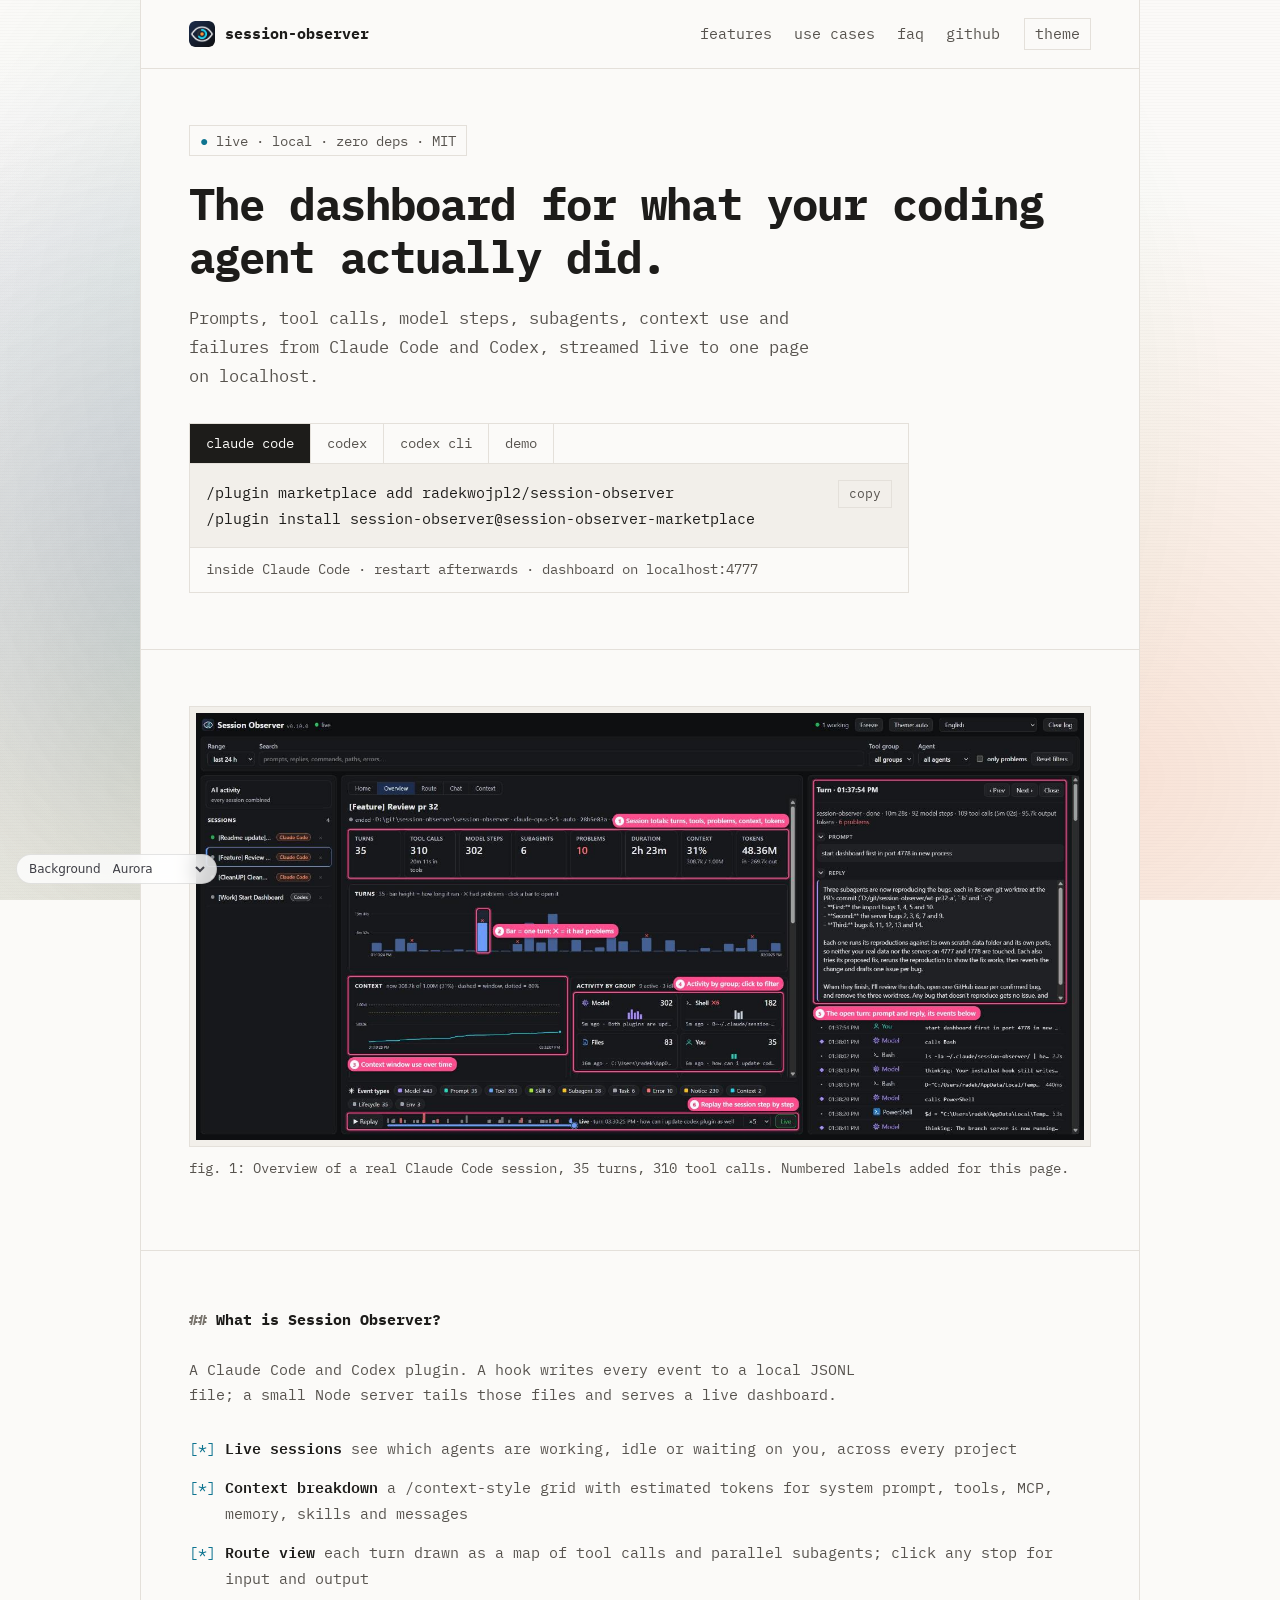
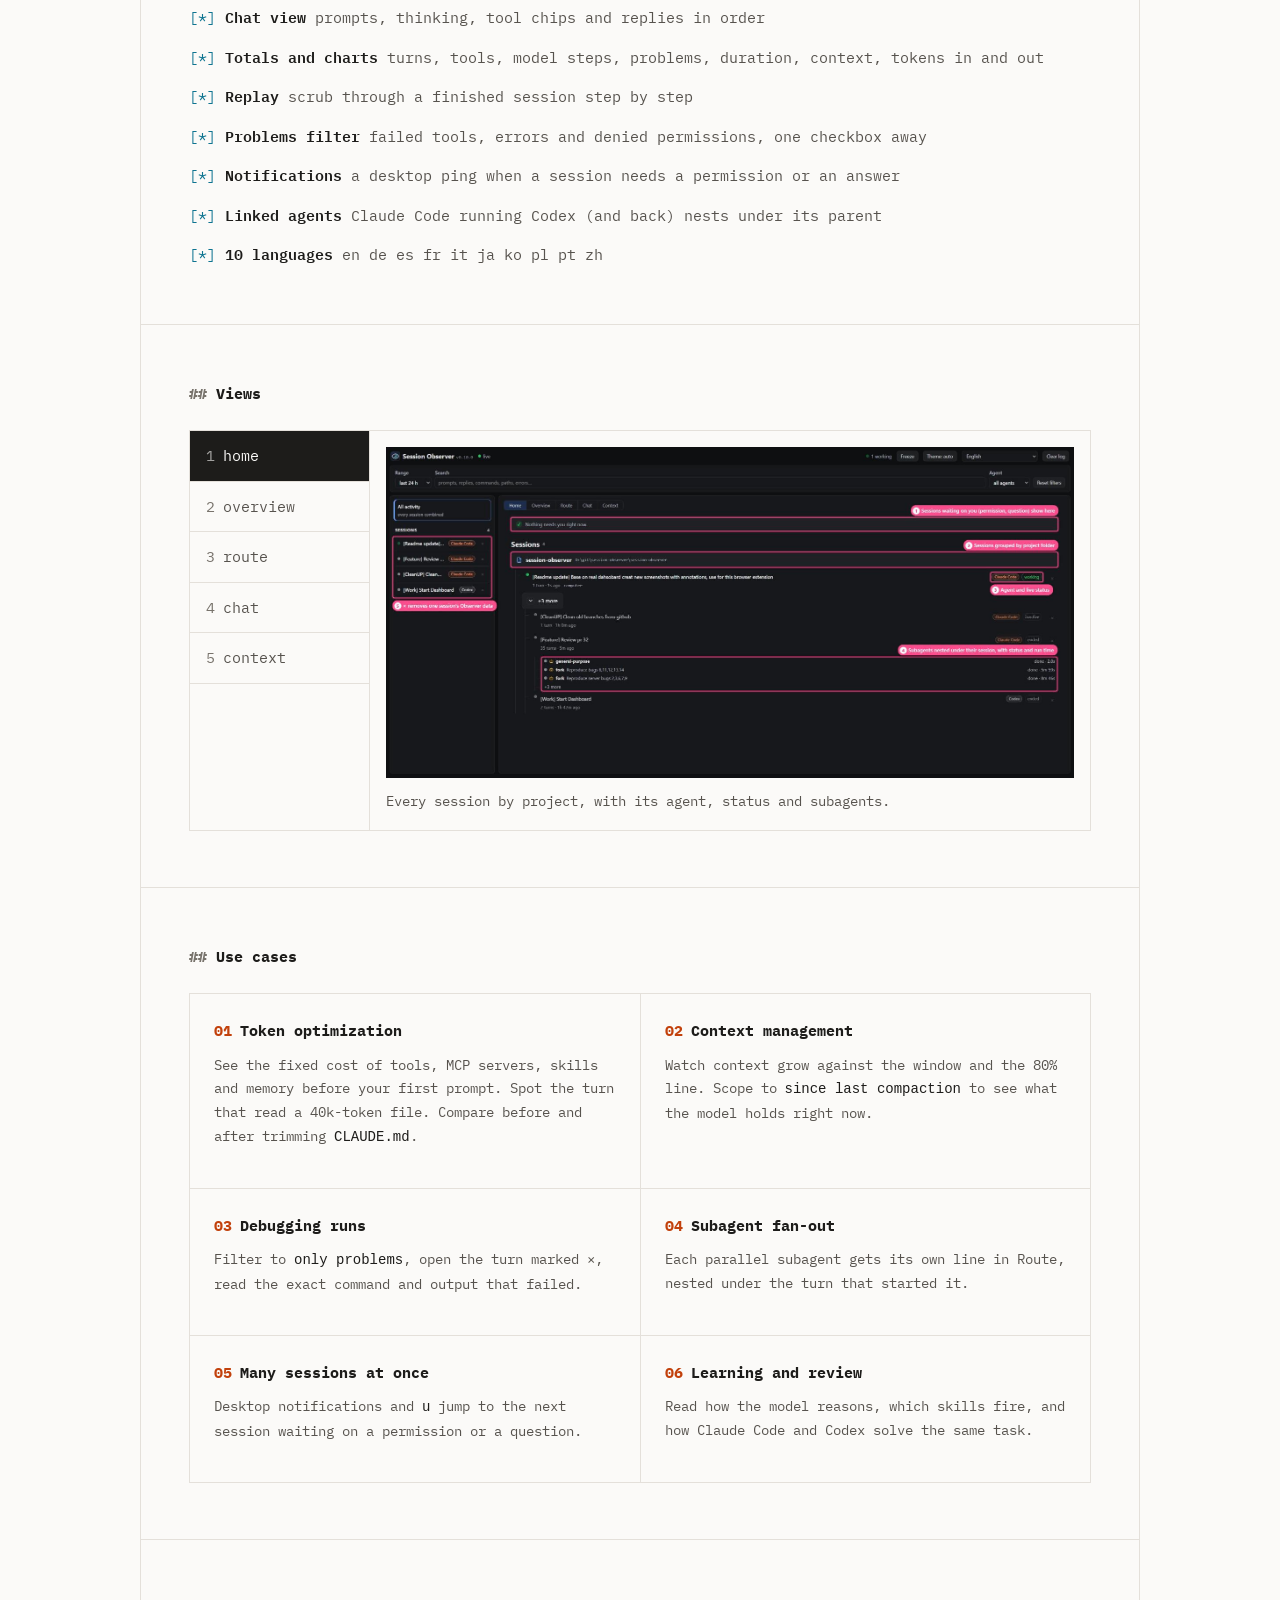
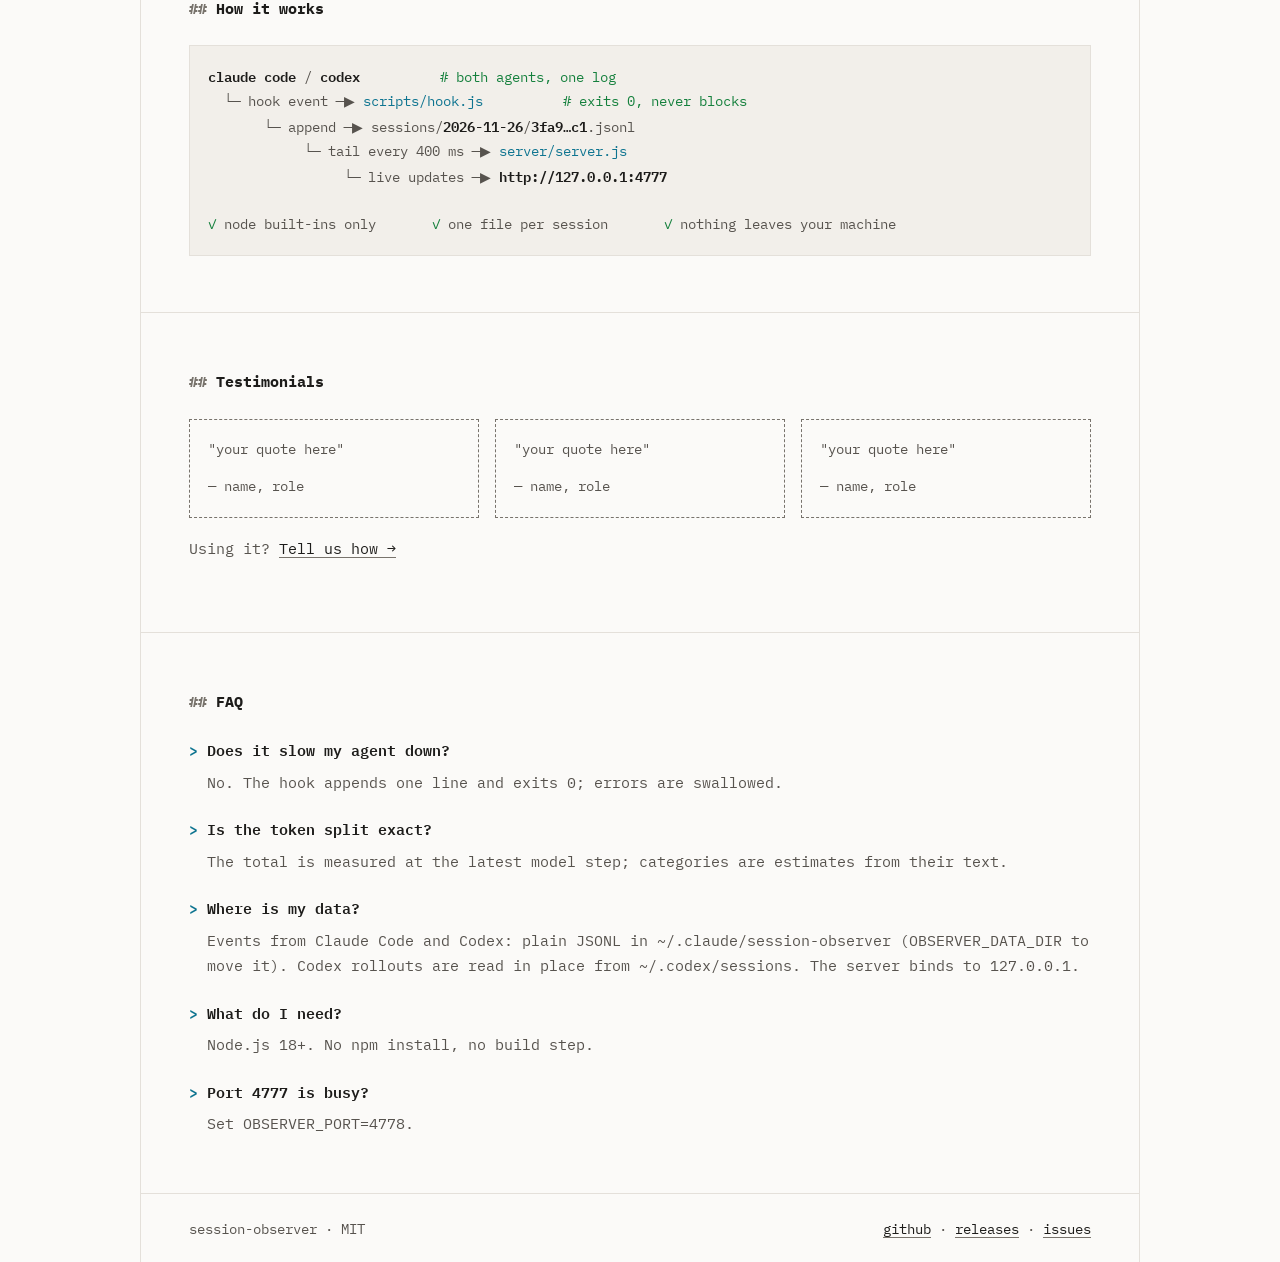
==== public_html/index.html @ e492a9d5 "feat: add public landing page Static site in public_html/: a terminal-style page with features, scre" ====
<!doctype html>
<html lang="en">
<head>
<meta charset="utf-8">
<meta name="viewport" content="width=device-width, initial-scale=1">
<title>Session Observer</title>
<meta name="description" content="One local dashboard for Claude Code and Codex sessions.">
<link rel="icon" type="image/svg+xml" href="assets/icon-eye.svg">
<link rel="apple-touch-icon" href="assets/icon-eye-180.png">
<link rel="preconnect" href="https://fonts.googleapis.com">
<link rel="preconnect" href="https://fonts.gstatic.com" crossorigin>
<link href="https://fonts.googleapis.com/css2?family=IBM+Plex+Mono:wght@400;500;600;700&display=swap" rel="stylesheet">
<style>
  :root {
    --bg: #fbfaf8; --fg: #1d1c1a; --muted: #57534e; --faint: #78736c; --line: #e4e0da; --ok: #15803d; --err: #b91c1c;
    --box: #f2efea; --accent: #0e7490; --accent-2: #c2410c; --sel: #1d1c1a; --sel-fg: #fbfaf8;
  }
  @media (prefers-color-scheme: dark) {
    :root:not([data-theme="light"]) {
      --bg: #0f0f0e; --fg: #ece9e4; --muted: #b3aea6; --faint: #8f8a83; --line: #2e2d2a; --ok: #4ade80; --err: #f87171;
      --box: #181816; --accent: #22d3ee; --accent-2: #fb923c; --sel: #e9e6e1; --sel-fg: #0f0f0e;
    }
  }
  :root[data-theme="dark"] {
    --bg: #0f0f0e; --fg: #ece9e4; --muted: #b3aea6; --faint: #8f8a83; --line: #2e2d2a; --ok: #4ade80; --err: #f87171;
    --box: #181816; --accent: #22d3ee; --accent-2: #fb923c; --sel: #e9e6e1; --sel-fg: #0f0f0e;
  }
  * { box-sizing: border-box; }
  body { margin: 0; background: var(--bg); color: var(--fg); font: 15px/1.7 "IBM Plex Mono", ui-monospace, Consolas, monospace; }
  ::selection { background: var(--sel); color: var(--sel-fg); }
  a { color: var(--fg); text-decoration: underline; text-decoration-color: var(--faint); text-underline-offset: 3px; }
  a:hover { text-decoration-color: var(--fg); }
  img { max-width: 100%; display: block; }
  .page { max-width: 1000px; margin: 0 auto; background: var(--bg); border-left: 1px solid var(--line); border-right: 1px solid var(--line); min-height: 100vh; }
  .sec { padding: 56px 48px; border-bottom: 1px solid var(--line); }
  header.top { display: flex; align-items: center; gap: 24px; padding: 18px 48px; border-bottom: 1px solid var(--line); }
  .logo { display: flex; align-items: center; gap: 10px; font-weight: 700; text-decoration: none; }
  .logo img { width: 26px; height: 26px; border-radius: 6px; }
  header nav { margin-left: auto; display: flex; gap: 22px; }
  header nav a { text-decoration: none; color: var(--muted); }
  header nav a:hover { color: var(--fg); }
  .theme { background: none; border: 1px solid var(--line); color: var(--muted); font: inherit; padding: 2px 10px; cursor: pointer; }
  h1 { font-size: clamp(28px, 4.6vw, 44px); line-height: 1.2; margin: 0; font-weight: 700; letter-spacing: -.02em; }
  h2 { font-size: 15px; font-weight: 700; margin: 0 0 24px; }
  h2::before { content: "## "; color: var(--faint); }
  p { margin: 0 0 14px; }
  .muted { color: var(--muted); }
  .badge { display: inline-block; border: 1px solid var(--line); padding: 2px 10px; color: var(--muted); font-size: 14px; margin-bottom: 22px; }
  .badge b { color: var(--accent); font-weight: 600; }
  .hero p.lead { font-size: 17px; color: var(--muted); max-width: 640px; margin: 20px 0 32px; }

  /* install tabs */
  .install { border: 1px solid var(--line); max-width: 720px; }
  .install .tabs { display: flex; flex-wrap: wrap; border-bottom: 1px solid var(--line); }
  .install .tabs button { font: inherit; font-size: 14px; background: none; border: 0; border-right: 1px solid var(--line); color: var(--muted); padding: 8px 16px; cursor: pointer; }
  .install .tabs button[aria-selected="true"] { background: var(--sel); color: var(--sel-fg); }
  .install .cmd { display: flex; align-items: flex-start; gap: 12px; padding: 16px; background: var(--box); }
  .install .cmd pre { margin: 0; flex: 1; white-space: pre-wrap; word-break: break-all; font: inherit; }
  .install .cmd pre::before { content: "$ "; color: var(--faint); }
  .install .cmd pre.multi::before { content: none; }
  .copy { font: inherit; font-size: 13px; background: none; border: 1px solid var(--line); color: var(--muted); padding: 2px 10px; cursor: pointer; }
  .copy:hover { color: var(--fg); border-color: var(--fg); }
  .install .note { padding: 10px 16px; border-top: 1px solid var(--line); color: var(--muted); font-size: 14px; }

  .frame { border: 1px solid var(--line); padding: 6px; background: var(--box); }
  .frame + .cap { color: var(--muted); font-size: 14px; margin-top: 10px; }

  ul.feat { list-style: none; padding: 0; margin: 0; display: grid; gap: 14px; }
  ul.feat li { display: grid; grid-template-columns: 36px 1fr; }
  ul.feat li::before { content: "[*]"; color: var(--accent); }
  ul.feat b { font-weight: 600; }
  ul.feat span { color: var(--muted); }

  .views { display: grid; grid-template-columns: 180px 1fr; gap: 0; border: 1px solid var(--line); }
  .views [role="tablist"] { border-right: 1px solid var(--line); display: flex; flex-direction: column; }
  .views [role="tab"] { font: inherit; text-align: left; background: none; border: 0; border-bottom: 1px solid var(--line); color: var(--muted); padding: 12px 16px; cursor: pointer; }
  .views [role="tab"][aria-selected="true"] { background: var(--sel); color: var(--sel-fg); }
  .views [role="tab"] kbd { font: inherit; color: var(--faint); margin-right: 8px; }
  .views [role="tab"][aria-selected="true"] kbd { color: inherit; opacity: .6; }
  .views .pane { display: none; padding: 16px; }
  .views .pane.on { display: block; }
  .views .pane p { color: var(--muted); font-size: 14px; margin: 12px 0 0; }

  .uc { display: grid; grid-template-columns: repeat(2, 1fr); gap: 0; border-top: 1px solid var(--line); border-left: 1px solid var(--line); }
  .uc > div { padding: 24px; border-right: 1px solid var(--line); border-bottom: 1px solid var(--line); }
  .uc h3 { font-size: 15px; margin: 0 0 10px; }
  .uc h3 em { font-style: normal; color: var(--accent-2); margin-right: 8px; }
  .uc p { color: var(--muted); font-size: 14px; }
  .uc code { color: var(--fg); }

  pre.log { margin: 0; padding: 18px; background: var(--box); border: 1px solid var(--line); overflow-x: auto; font: 14px/1.7 "IBM Plex Mono", monospace; color: var(--muted); }
  pre.log b { color: var(--fg); font-weight: 600; }
  pre.log .ok { color: var(--ok); } pre.log .err { color: var(--err); } pre.log .ac { color: var(--accent); }

  .quotes { display: grid; grid-template-columns: repeat(3, 1fr); gap: 16px; }
  .quotes figure { margin: 0; border: 1px dashed var(--faint); padding: 18px; color: var(--muted); font-size: 14px; }
  .quotes figcaption { margin-top: 14px; }

  dl.faq { margin: 0; }
  dl.faq dt { font-weight: 600; margin-top: 22px; }
  dl.faq dt::before { content: "> "; color: var(--accent); }
  dl.faq dd { margin: 6px 0 0 18px; color: var(--muted); }

  footer { display: flex; flex-wrap: wrap; justify-content: space-between; gap: 12px; padding: 24px 48px; color: var(--muted); font-size: 14px; }

  @media (max-width: 760px) {
    .sec, header.top, footer { padding-left: 16px; padding-right: 16px; }
    header nav { display: none; }
    .theme { margin-left: auto; }
    .views { grid-template-columns: 1fr; }
    .views [role="tablist"] { flex-direction: row; overflow-x: auto; border-right: 0; border-bottom: 1px solid var(--line); }
    .views [role="tab"] { border-bottom: 0; border-right: 1px solid var(--line); white-space: nowrap; }
    .uc, .quotes { grid-template-columns: 1fr; }
  }
</style>
<script src="assets/backgrounds.js" data-bg="aurora" defer></script>
</head>
<body>
<div class="page">
  <header class="top">
    <a class="logo" href="#"><img src="assets/icon-eye-64.png" alt="">session-observer</a>
    <nav><a href="#features">features</a><a href="#use-cases">use cases</a><a href="#faq">faq</a><a href="https://github.com/radekwojpl2/session-observer">github</a></nav>
    <button class="theme" type="button" id="theme">theme</button>
  </header>

  <section class="sec hero">
    <div class="badge"><b>●</b> live · local · zero deps · MIT</div>
    <h1>The dashboard for what your coding agent actually did.</h1>
    <p class="lead">Prompts, tool calls, model steps, subagents, context use and failures from Claude Code and Codex, streamed live to one page on localhost.</p>

    <div class="install" data-group="hero">
      <div class="tabs" role="tablist">
        <button role="tab" aria-selected="true" data-cmd="0">claude code</button>
        <button role="tab" aria-selected="false" data-cmd="1">codex</button>
        <button role="tab" aria-selected="false" data-cmd="2">codex cli</button>
        <button role="tab" aria-selected="false" data-cmd="3">demo</button>
      </div>
      <div class="cmd"><pre class="multi" id="cmd"></pre><button class="copy" type="button" data-copy="#cmd">copy</button></div>
      <div class="note" id="cmd-note"></div>
    </div>
  </section>

  <section class="sec">
    <div class="frame"><img src="assets/screenshots/overview.jpg" alt="Overview with session totals, a chart with one bar per turn, context over time and the open turn"></div>
    <p class="cap">fig. 1: Overview of a real Claude Code session, 35 turns, 310 tool calls. Numbered labels added for this page.</p>
  </section>

  <section class="sec" id="features">
    <h2>What is Session Observer?</h2>
    <p class="muted" style="max-width:680px;margin-bottom:28px">A Claude Code and Codex plugin. A hook writes every event to a local JSONL file; a small Node server tails those files and serves a live dashboard.</p>
    <ul class="feat">
      <li><div><b>Live sessions</b> <span>see which agents are working, idle or waiting on you, across every project</span></div></li>
      <li><div><b>Context breakdown</b> <span>a /context-style grid with estimated tokens for system prompt, tools, MCP, memory, skills and messages</span></div></li>
      <li><div><b>Route view</b> <span>each turn drawn as a map of tool calls and parallel subagents; click any stop for input and output</span></div></li>
      <li><div><b>Chat view</b> <span>prompts, thinking, tool chips and replies in order</span></div></li>
      <li><div><b>Totals and charts</b> <span>turns, tools, model steps, problems, duration, context, tokens in and out</span></div></li>
      <li><div><b>Replay</b> <span>scrub through a finished session step by step</span></div></li>
      <li><div><b>Problems filter</b> <span>failed tools, errors and denied permissions, one checkbox away</span></div></li>
      <li><div><b>Notifications</b> <span>a desktop ping when a session needs a permission or an answer</span></div></li>
      <li><div><b>Linked agents</b> <span>Claude Code running Codex (and back) nests under its parent</span></div></li>
      <li><div><b>10 languages</b> <span>en de es fr it ja ko pl pt zh</span></div></li>
    </ul>
  </section>

  <section class="sec" id="screens">
    <h2>Views</h2>
    <div class="views">
      <div role="tablist" aria-label="Dashboard views">
        <button role="tab" aria-selected="true" data-pane="0"><kbd>1</kbd>home</button>
        <button role="tab" aria-selected="false" data-pane="1"><kbd>2</kbd>overview</button>
        <button role="tab" aria-selected="false" data-pane="2"><kbd>3</kbd>route</button>
        <button role="tab" aria-selected="false" data-pane="3"><kbd>4</kbd>chat</button>
        <button role="tab" aria-selected="false" data-pane="4"><kbd>5</kbd>context</button>
      </div>
      <div>
        <div class="pane on"><img src="assets/screenshots/home.jpg" alt="Home with sessions grouped by project" loading="lazy"><p>Every session by project, with its agent, status and subagents.</p></div>
        <div class="pane"><img src="assets/screenshots/overview.jpg" alt="Overview with totals and charts" loading="lazy"><p>Totals, one bar per turn, context use and activity. Click a bar to open the turn.</p></div>
        <div class="pane"><img src="assets/screenshots/route.jpg" alt="Route with parallel subagents" loading="lazy"><p>Follow a turn through tool calls and parallel subagents.</p></div>
        <div class="pane"><img src="assets/screenshots/chat.jpg" alt="Chat with thinking and tool calls" loading="lazy"><p>Prompts, thinking, tool chips and replies in order.</p></div>
        <div class="pane"><img src="assets/screenshots/context.jpg" alt="Context window grid by category" loading="lazy"><p>What fills the context window, down to each record.</p></div>
      </div>
    </div>
  </section>

  <section class="sec" id="use-cases">
    <h2>Use cases</h2>
    <div class="uc">
      <div><h3><em>01</em>Token optimization</h3><p>See the fixed cost of tools, MCP servers, skills and memory before your first prompt. Spot the turn that read a 40k-token file. Compare before and after trimming <code>CLAUDE.md</code>.</p></div>
      <div><h3><em>02</em>Context management</h3><p>Watch context grow against the window and the 80% line. Scope to <code>since last compaction</code> to see what the model holds right now.</p></div>
      <div><h3><em>03</em>Debugging runs</h3><p>Filter to <code>only problems</code>, open the turn marked ×, read the exact command and output that failed.</p></div>
      <div><h3><em>04</em>Subagent fan-out</h3><p>Each parallel subagent gets its own line in Route, nested under the turn that started it.</p></div>
      <div><h3><em>05</em>Many sessions at once</h3><p>Desktop notifications and <code>u</code> jump to the next session waiting on a permission or a question.</p></div>
      <div><h3><em>06</em>Learning and review</h3><p>Read how the model reasons, which skills fire, and how Claude Code and Codex solve the same task.</p></div>
    </div>
  </section>

  <section class="sec">
    <h2>How it works</h2>
<pre class="log"><b>claude code</b> / <b>codex</b>          <span class="ok"># both agents, one log</span>
  └─ hook event ─▶ <span class="ac">scripts/hook.js</span>          <span class="ok"># exits 0, never blocks</span>
       └─ append ─▶ sessions/<b>2026-11-26</b>/<b>3fa9…c1</b>.jsonl
            └─ tail every 400 ms ─▶ <span class="ac">server/server.js</span>
                 └─ live updates ─▶ <b>http://127.0.0.1:4777</b>

<span class="ok">✓</span> node built-ins only       <span class="ok">✓</span> one file per session       <span class="ok">✓</span> nothing leaves your machine</pre>
  </section>

  <section class="sec">
    <h2>Testimonials</h2>
    <!-- PLACEHOLDERS: replace with real quotes, used with permission. -->
    <div class="quotes">
      <figure>"your quote here"<figcaption>— name, role</figcaption></figure>
      <figure>"your quote here"<figcaption>— name, role</figcaption></figure>
      <figure>"your quote here"<figcaption>— name, role</figcaption></figure>
    </div>
    <p class="muted" style="margin-top:18px">Using it? <a href="https://github.com/radekwojpl2/session-observer/issues/new?title=Testimonial">Tell us how →</a></p>
  </section>

  <section class="sec" id="faq">
    <h2>FAQ</h2>
    <dl class="faq">
      <dt>Does it slow my agent down?</dt><dd>No. The hook appends one line and exits 0; errors are swallowed.</dd>
      <dt>Is the token split exact?</dt><dd>The total is measured at the latest model step; categories are estimates from their text.</dd>
      <dt>Where is my data?</dt><dd>Events from Claude Code and Codex: plain JSONL in ~/.claude/session-observer (OBSERVER_DATA_DIR to move it). Codex rollouts are read in place from ~/.codex/sessions. The server binds to 127.0.0.1.</dd>
      <dt>What do I need?</dt><dd>Node.js 18+. No npm install, no build step.</dd>
      <dt>Port 4777 is busy?</dt><dd>Set OBSERVER_PORT=4778.</dd>
    </dl>
  </section>

  <footer>
    <span>session-observer · MIT</span>
    <span><a href="https://github.com/radekwojpl2/session-observer">github</a> · <a href="https://github.com/radekwojpl2/session-observer/releases">releases</a> · <a href="https://github.com/radekwojpl2/session-observer/issues">issues</a></span>
  </footer>
</div>

<script>
'use strict';
(function () {
  var cmds = [
    ['/plugin marketplace add radekwojpl2/session-observer\n/plugin install session-observer@session-observer-marketplace', 'inside Claude Code · restart afterwards · dashboard on localhost:4777'],
    ['codex plugin marketplace add radekwojpl2/session-observer', 'then install Session Observer in the Codex desktop app · trust hooks in /hooks'],
    ['git clone https://github.com/radekwojpl2/session-observer\nnode session-observer/scripts/setup-codex.js', 'keeps your existing hooks · --remove to undo'],
    ['git clone https://github.com/radekwojpl2/session-observer\nnode session-observer/scripts/demo.js', 'synthetic demo on localhost:4800 · your real log is untouched']
  ];
  var cmd = document.getElementById('cmd'), note = document.getElementById('cmd-note');
  var itabs = document.querySelectorAll('.install [role="tab"]');
  function showCmd(i) {
    cmd.textContent = cmds[i][0]; note.textContent = cmds[i][1];
    itabs.forEach(function (t) { t.setAttribute('aria-selected', t.dataset.cmd == i ? 'true' : 'false'); });
  }
  itabs.forEach(function (t) { t.addEventListener('click', function () { showCmd(+t.dataset.cmd); }); });
  showCmd(0);

  var vtabs = document.querySelectorAll('.views [role="tab"]'), panes = document.querySelectorAll('.views .pane');
  function showPane(i) {
    vtabs.forEach(function (t, j) { t.setAttribute('aria-selected', i === j ? 'true' : 'false'); });
    panes.forEach(function (p, j) { p.classList.toggle('on', i === j); });
  }
  vtabs.forEach(function (t, i) { t.addEventListener('click', function () { showPane(i); }); });
  document.addEventListener('keydown', function (e) {
    var n = parseInt(e.key, 10);
    if (n >= 1 && n <= 5 && !e.ctrlKey && !e.metaKey && !e.altKey) showPane(n - 1);
  });

  document.querySelectorAll('.copy').forEach(function (b) {
    b.addEventListener('click', function () {
      try {
        navigator.clipboard.writeText(document.querySelector(b.dataset.copy).textContent).then(function () {
          b.textContent = '✓ copied'; setTimeout(function () { b.textContent = 'copy'; }, 1500);
        });
      } catch (err) { /* clipboard unavailable */ }
    });
  });

  var root = document.documentElement;
  try { var saved = localStorage.getItem('so-theme'); if (saved) root.dataset.theme = saved; } catch (err) { /* storage unavailable */ }
  document.getElementById('theme').addEventListener('click', function () {
    var dark = root.dataset.theme ? root.dataset.theme === 'dark' : matchMedia('(prefers-color-scheme: dark)').matches;
    root.dataset.theme = dark ? 'light' : 'dark';
    try { localStorage.setItem('so-theme', root.dataset.theme); } catch (err) { /* storage unavailable */ }
  });
})();
</script>
</body>
</html>
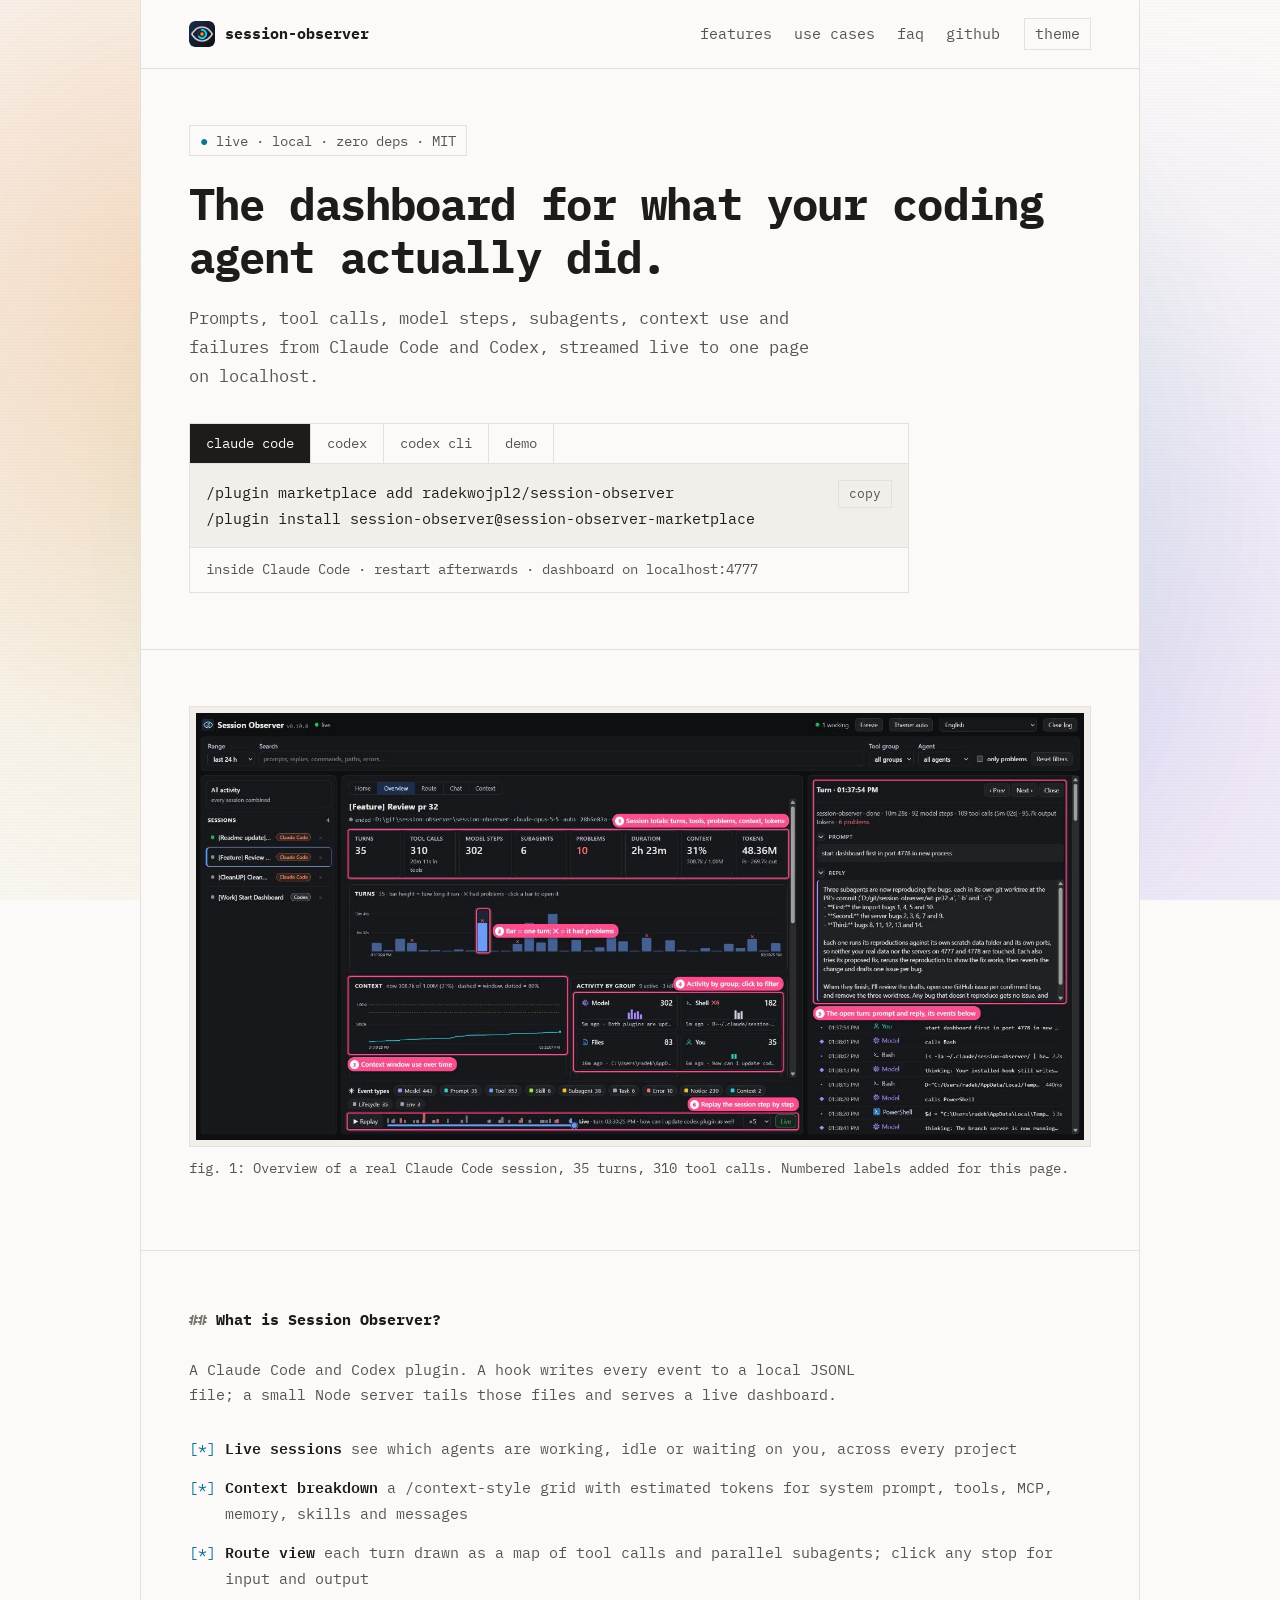
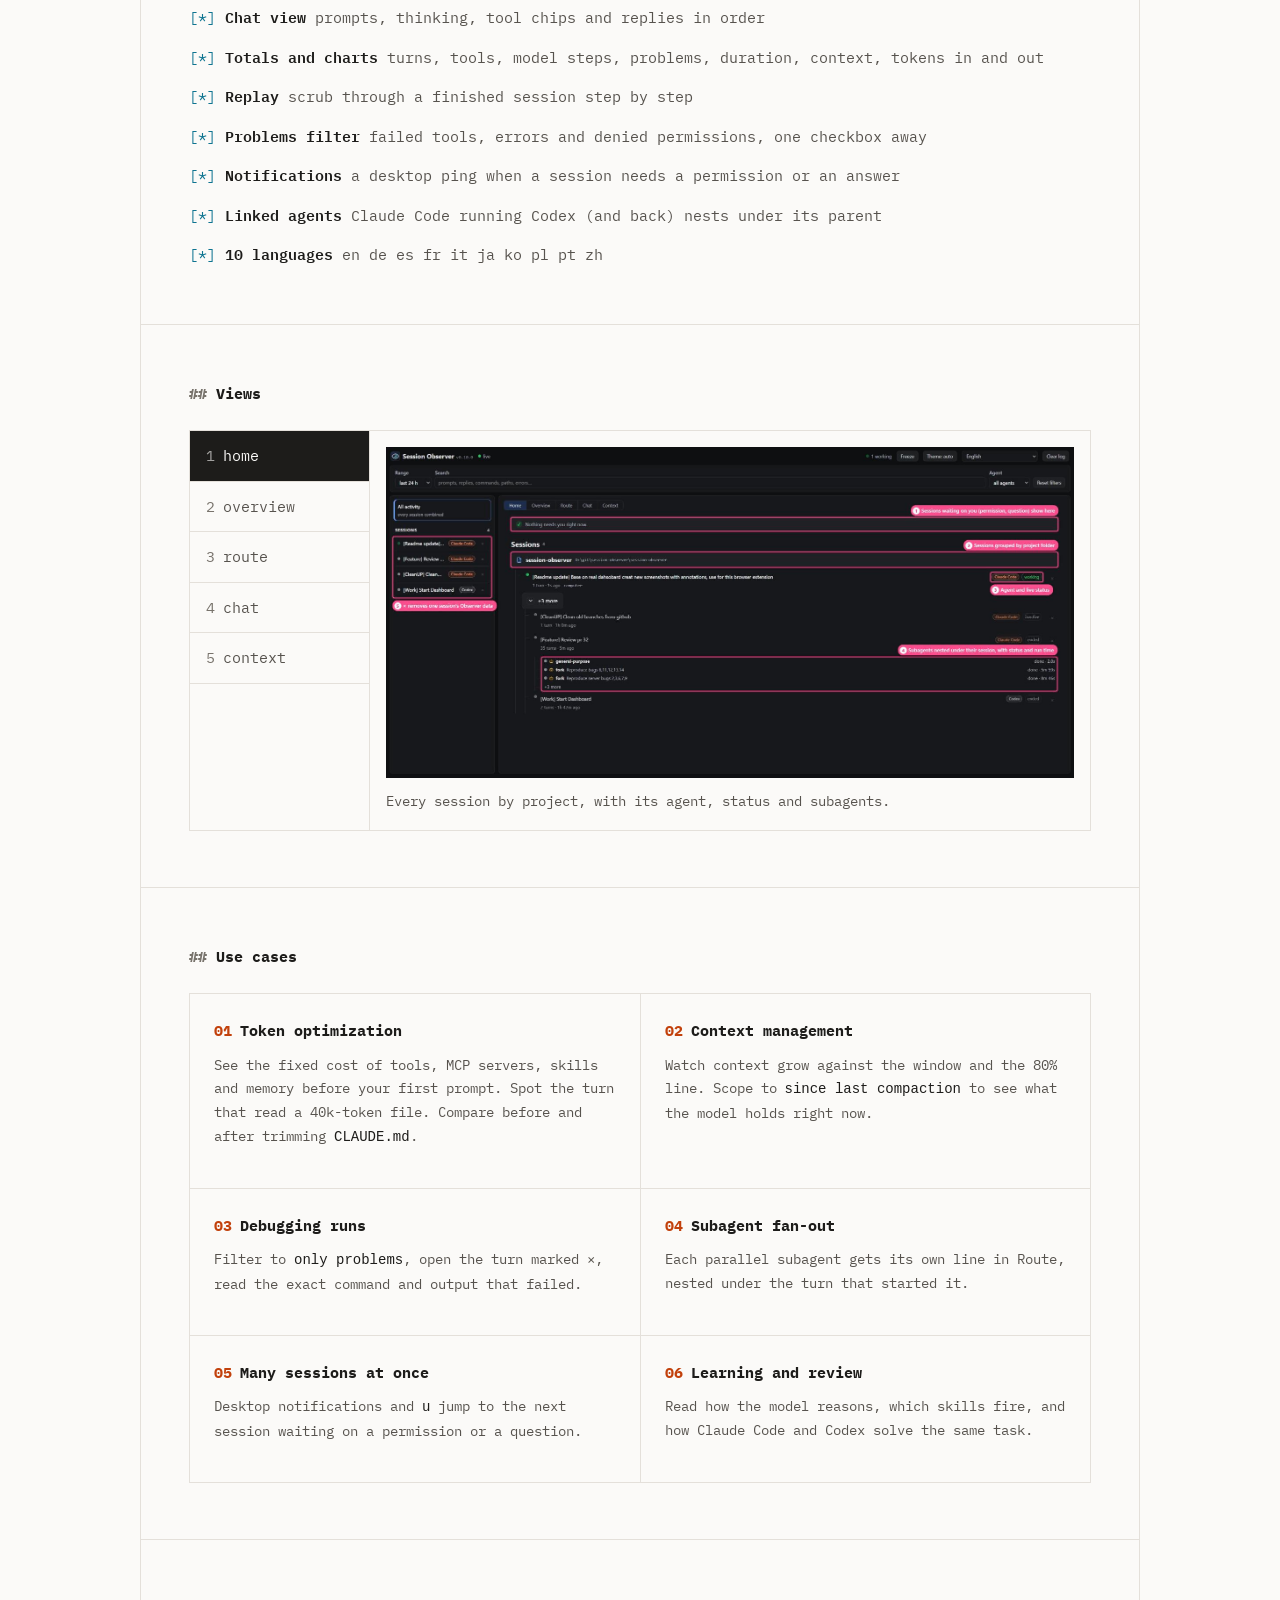
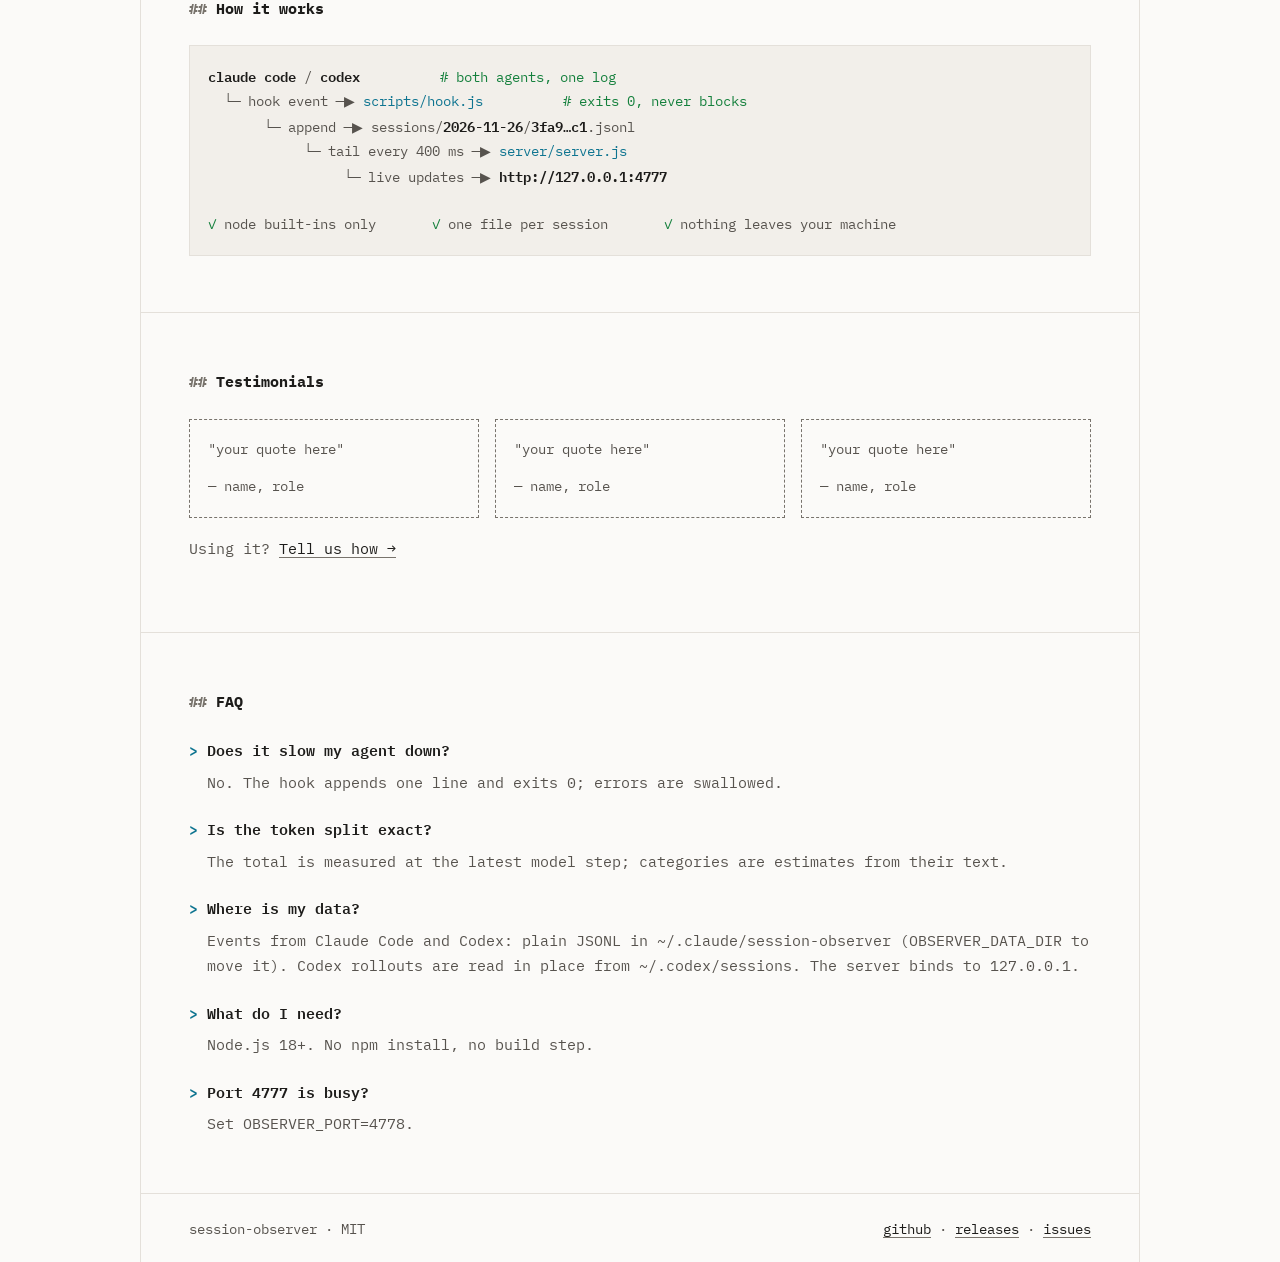
==== commit f7b1374f: "refactor: keep only the aurora background on the landing page Replace the multi-variant background s" ====
--- a/public_html/index.html
+++ b/public_html/index.html
@@ -113,7 +113,7 @@
     .uc, .quotes { grid-template-columns: 1fr; }
   }
 </style>
-<script src="assets/backgrounds.js" data-bg="aurora" defer></script>
+<script src="assets/aurora.js" defer></script>
 </head>
 <body>
 <div class="page">
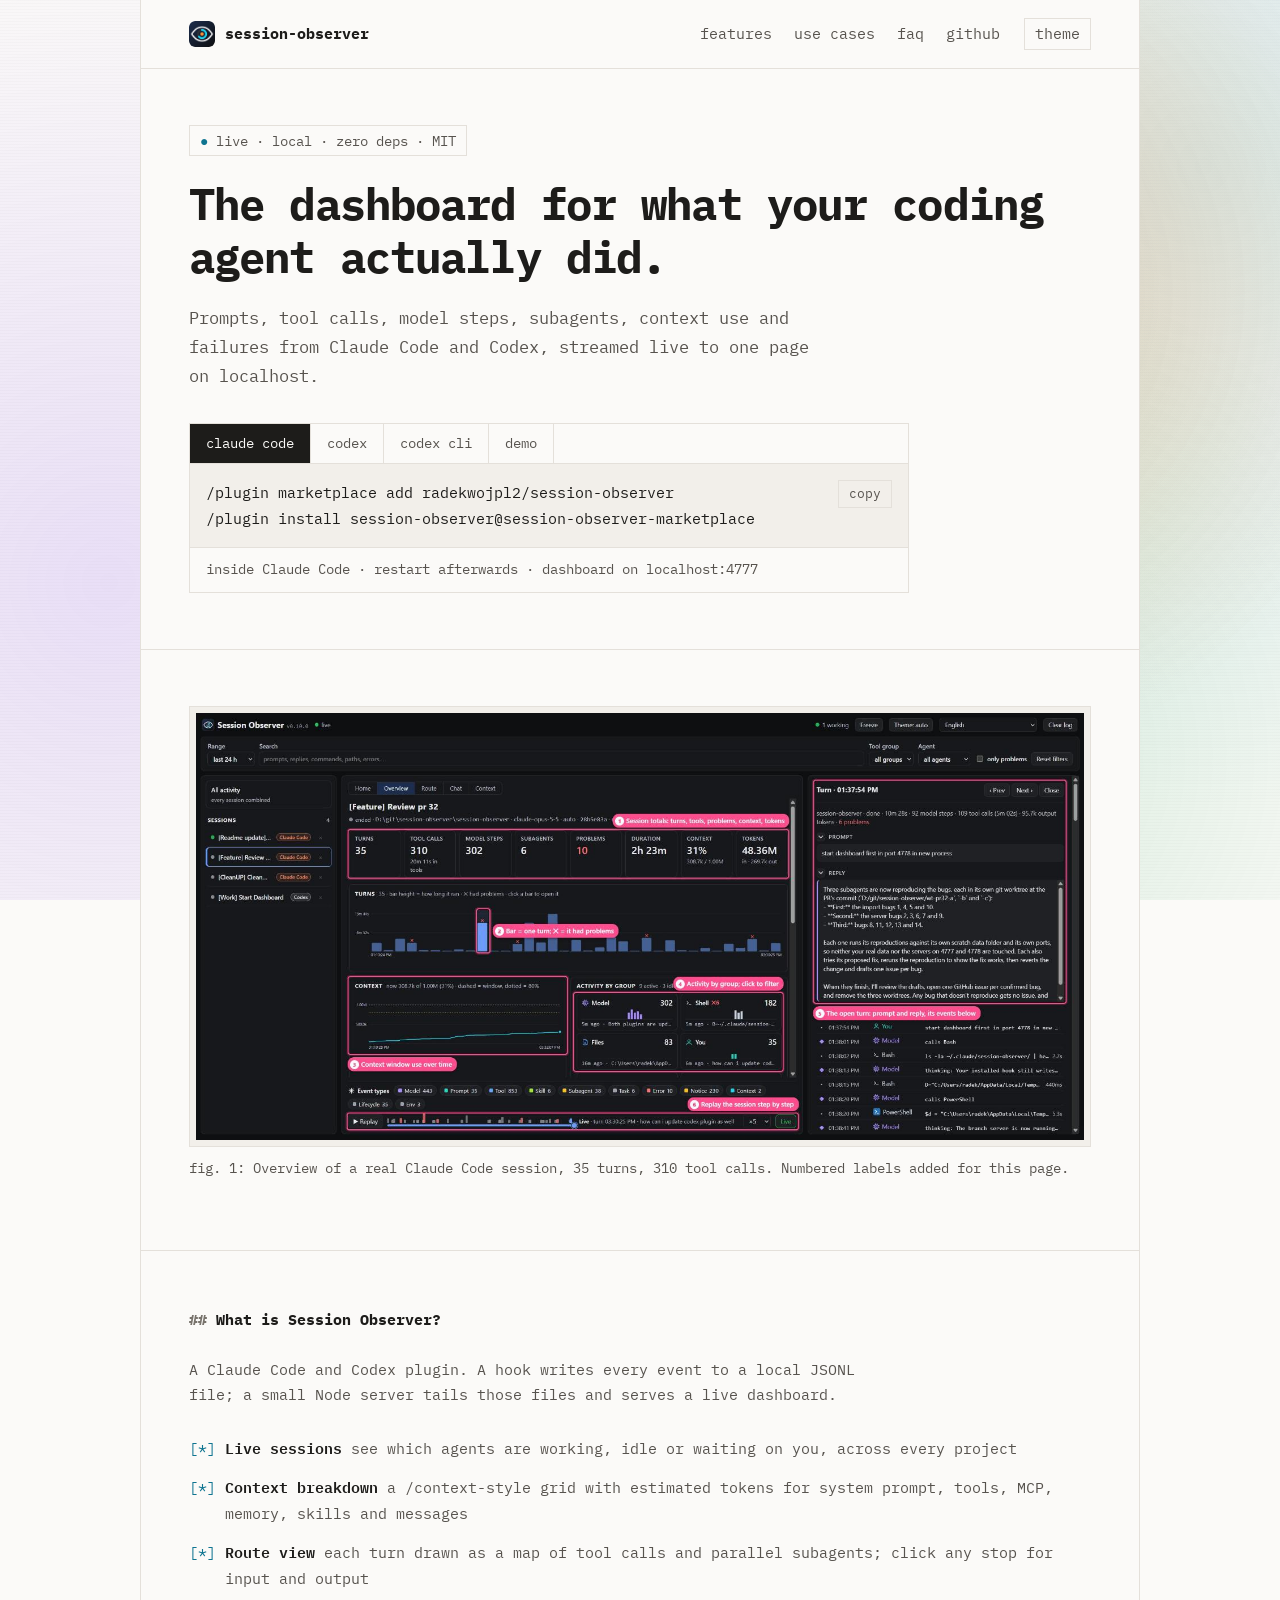
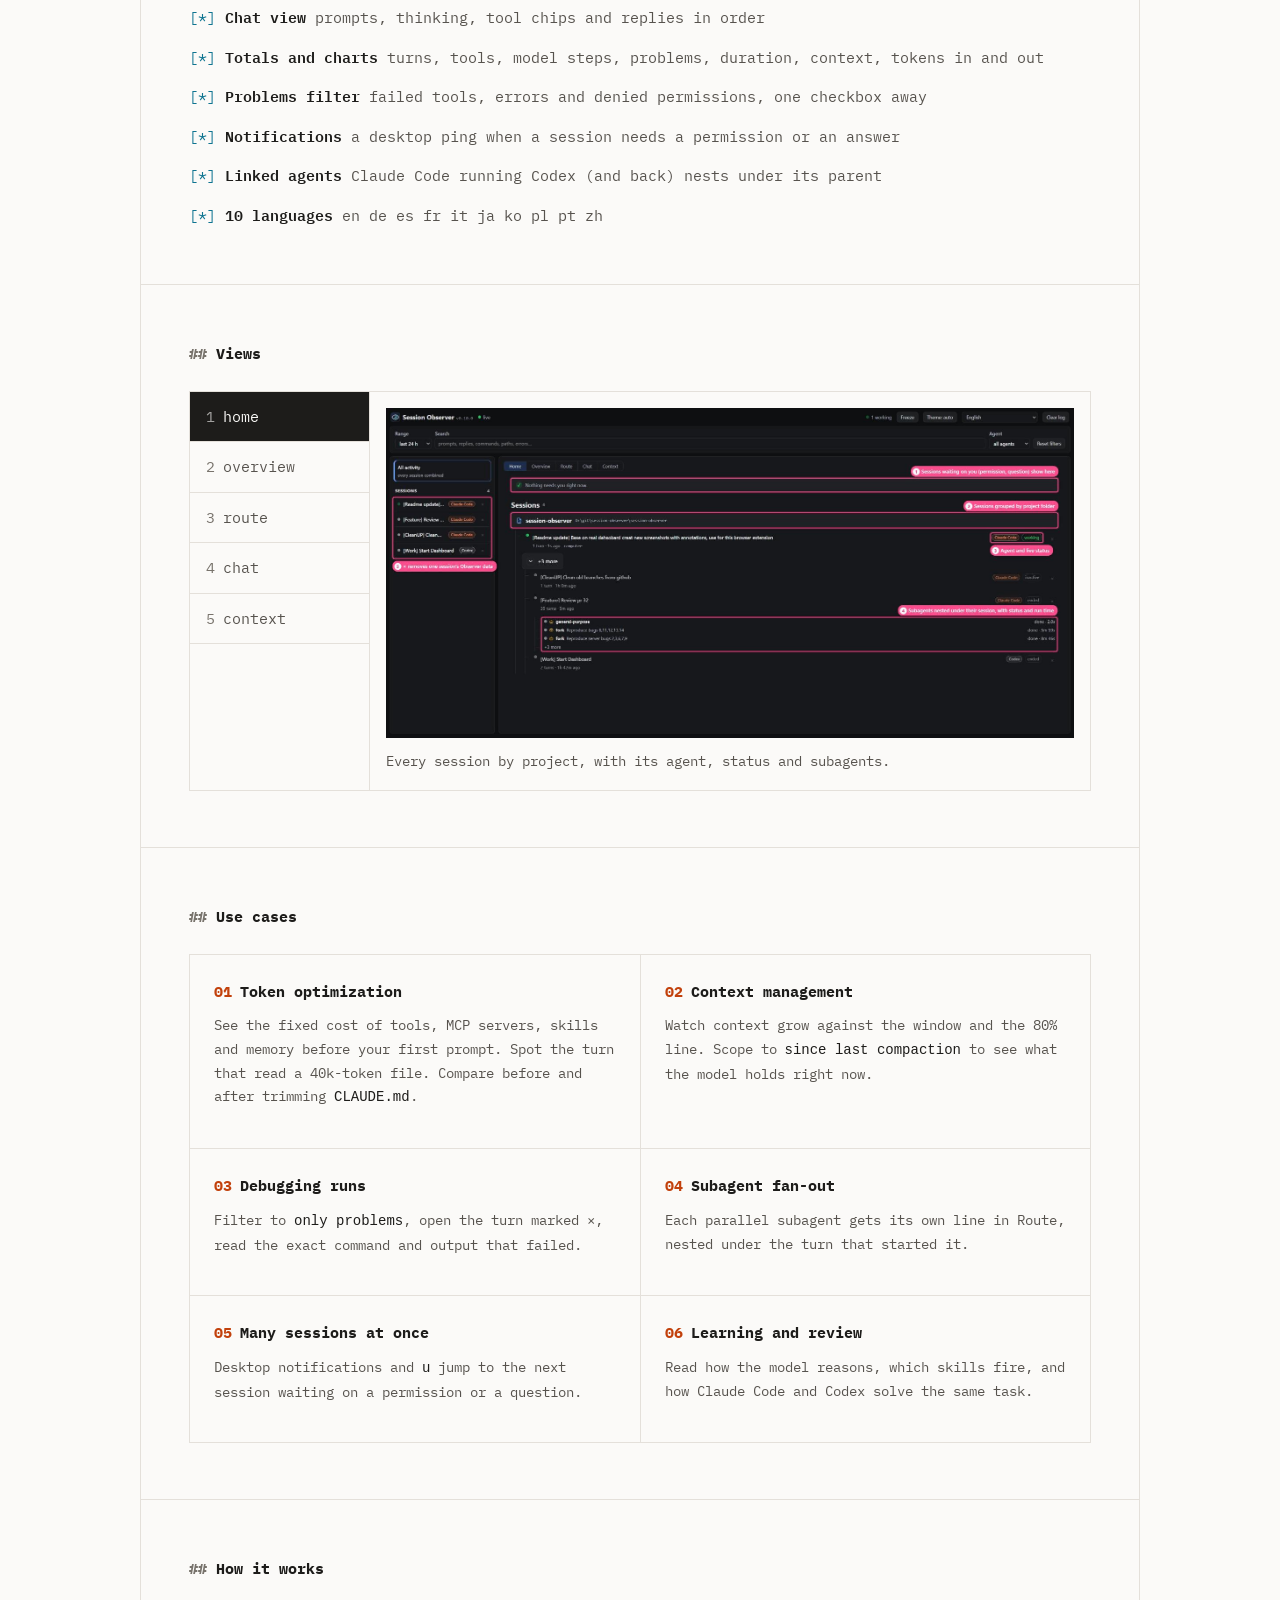
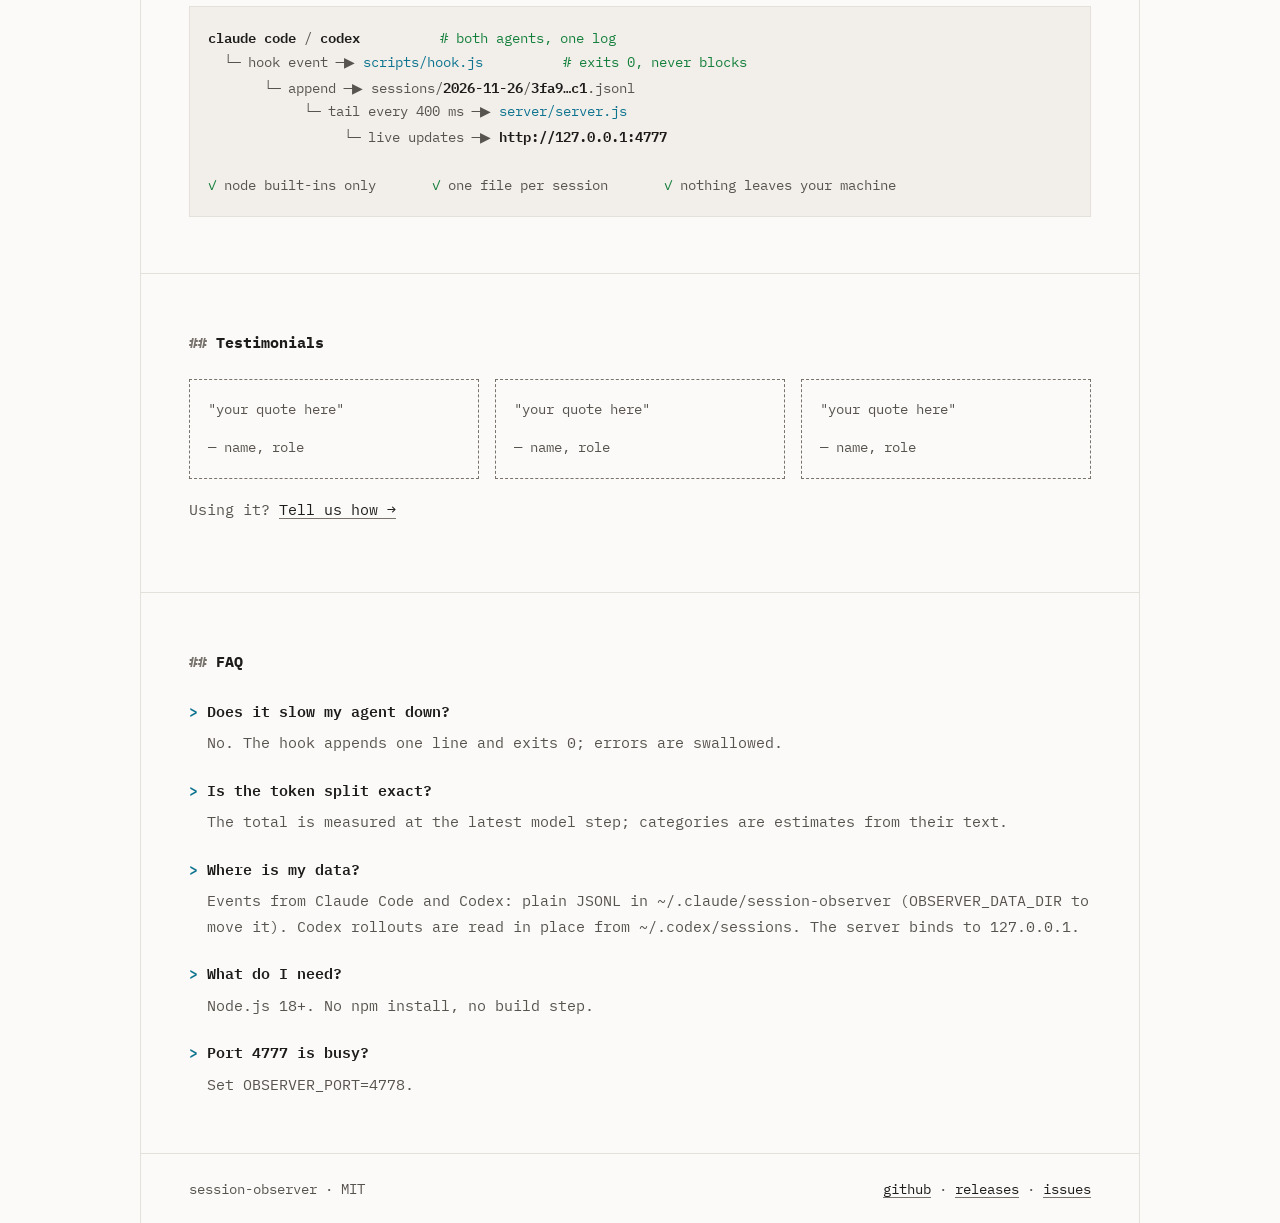
==== commit 32eff16a: "docs: drop Replay from the landing page Replay was removed from the dashboard in dd689e8.  Co-Author" ====
--- a/public_html/index.html
+++ b/public_html/index.html
@@ -154,7 +154,6 @@
       <li><div><b>Route view</b> <span>each turn drawn as a map of tool calls and parallel subagents; click any stop for input and output</span></div></li>
       <li><div><b>Chat view</b> <span>prompts, thinking, tool chips and replies in order</span></div></li>
       <li><div><b>Totals and charts</b> <span>turns, tools, model steps, problems, duration, context, tokens in and out</span></div></li>
-      <li><div><b>Replay</b> <span>scrub through a finished session step by step</span></div></li>
       <li><div><b>Problems filter</b> <span>failed tools, errors and denied permissions, one checkbox away</span></div></li>
       <li><div><b>Notifications</b> <span>a desktop ping when a session needs a permission or an answer</span></div></li>
       <li><div><b>Linked agents</b> <span>Claude Code running Codex (and back) nests under its parent</span></div></li>
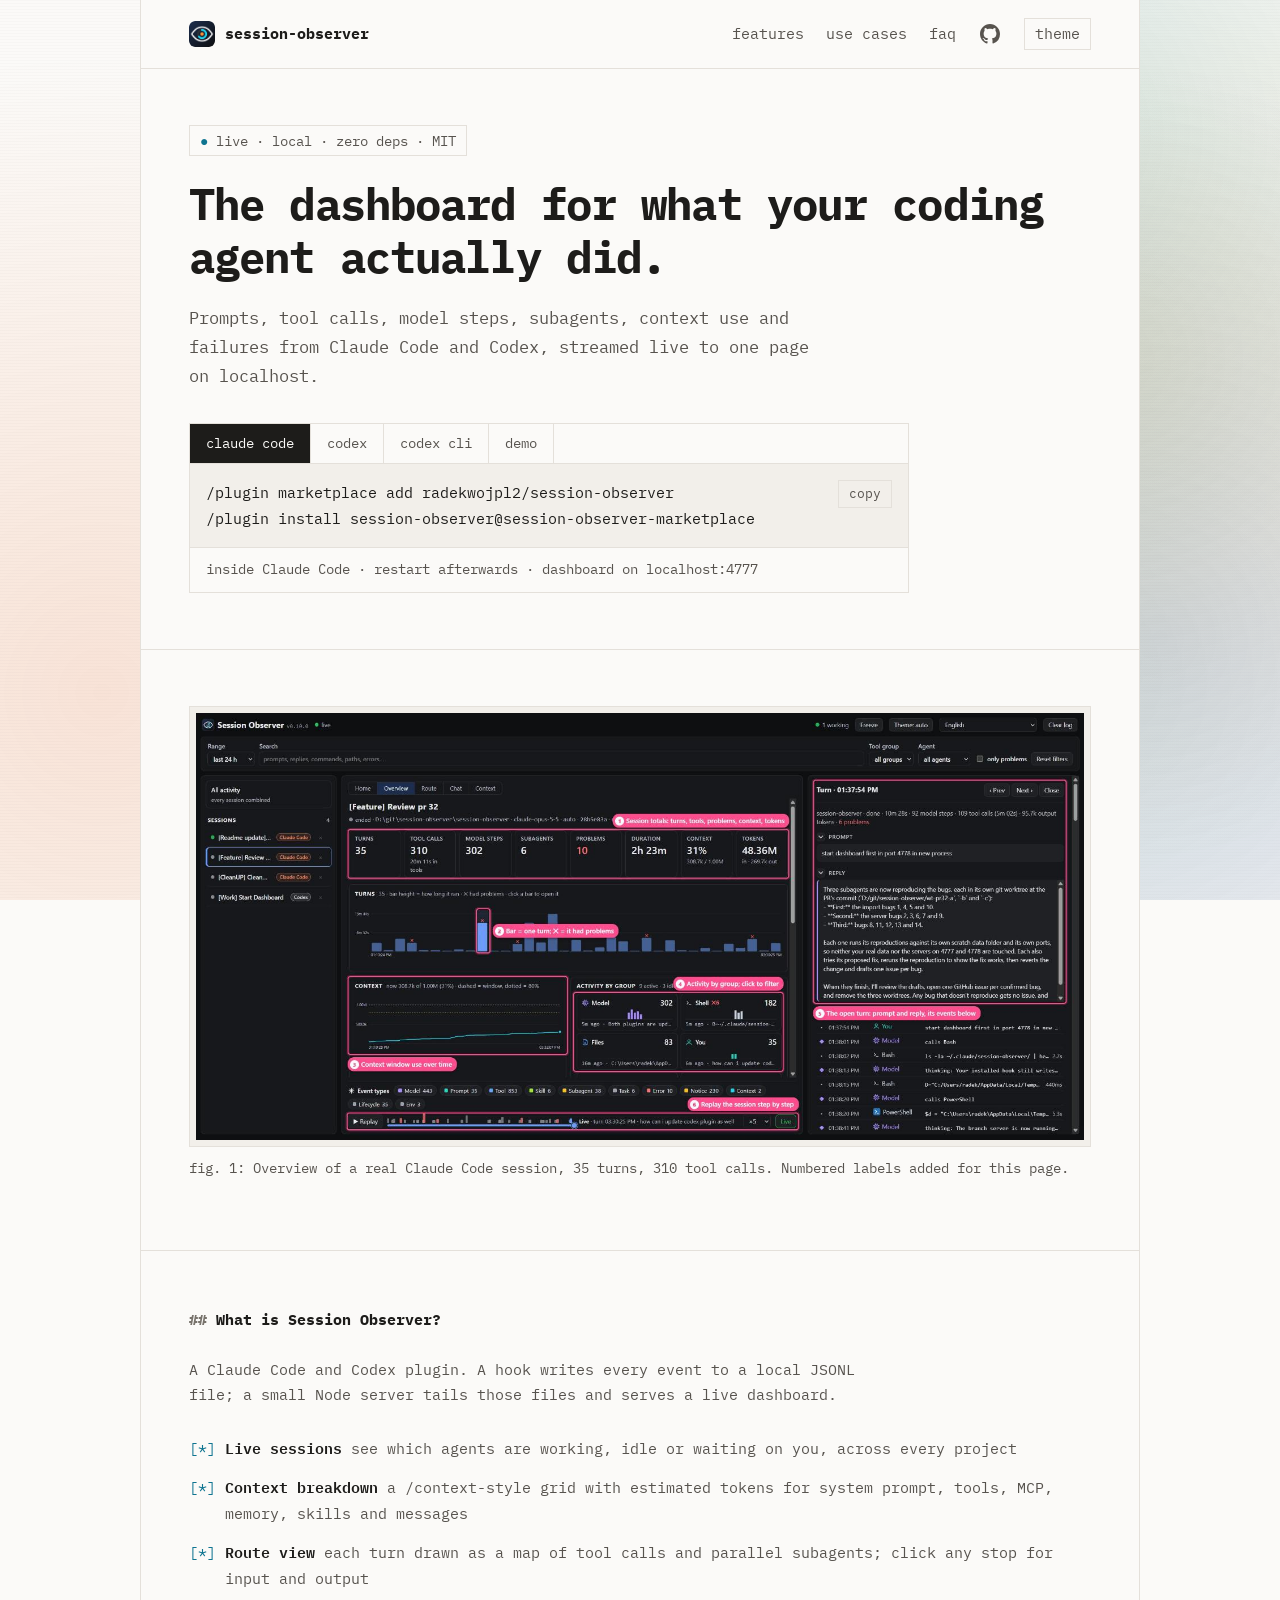
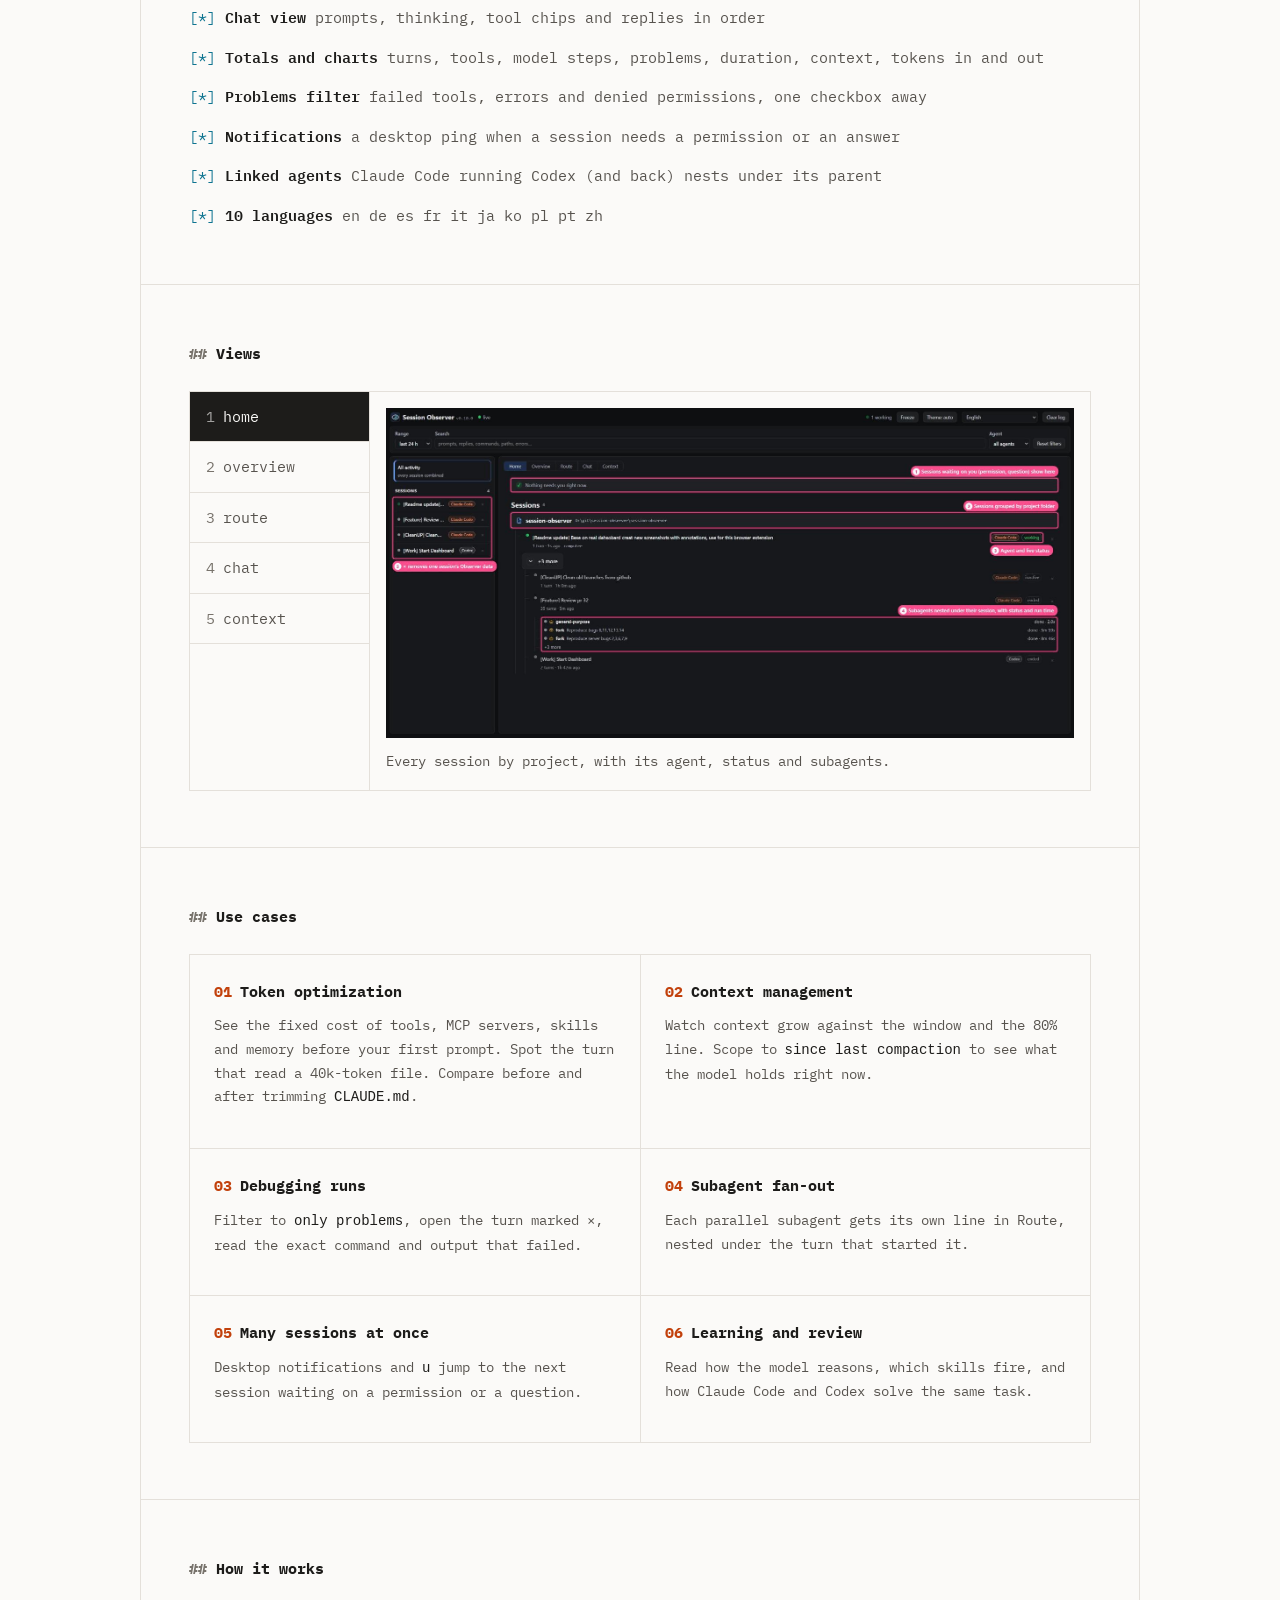
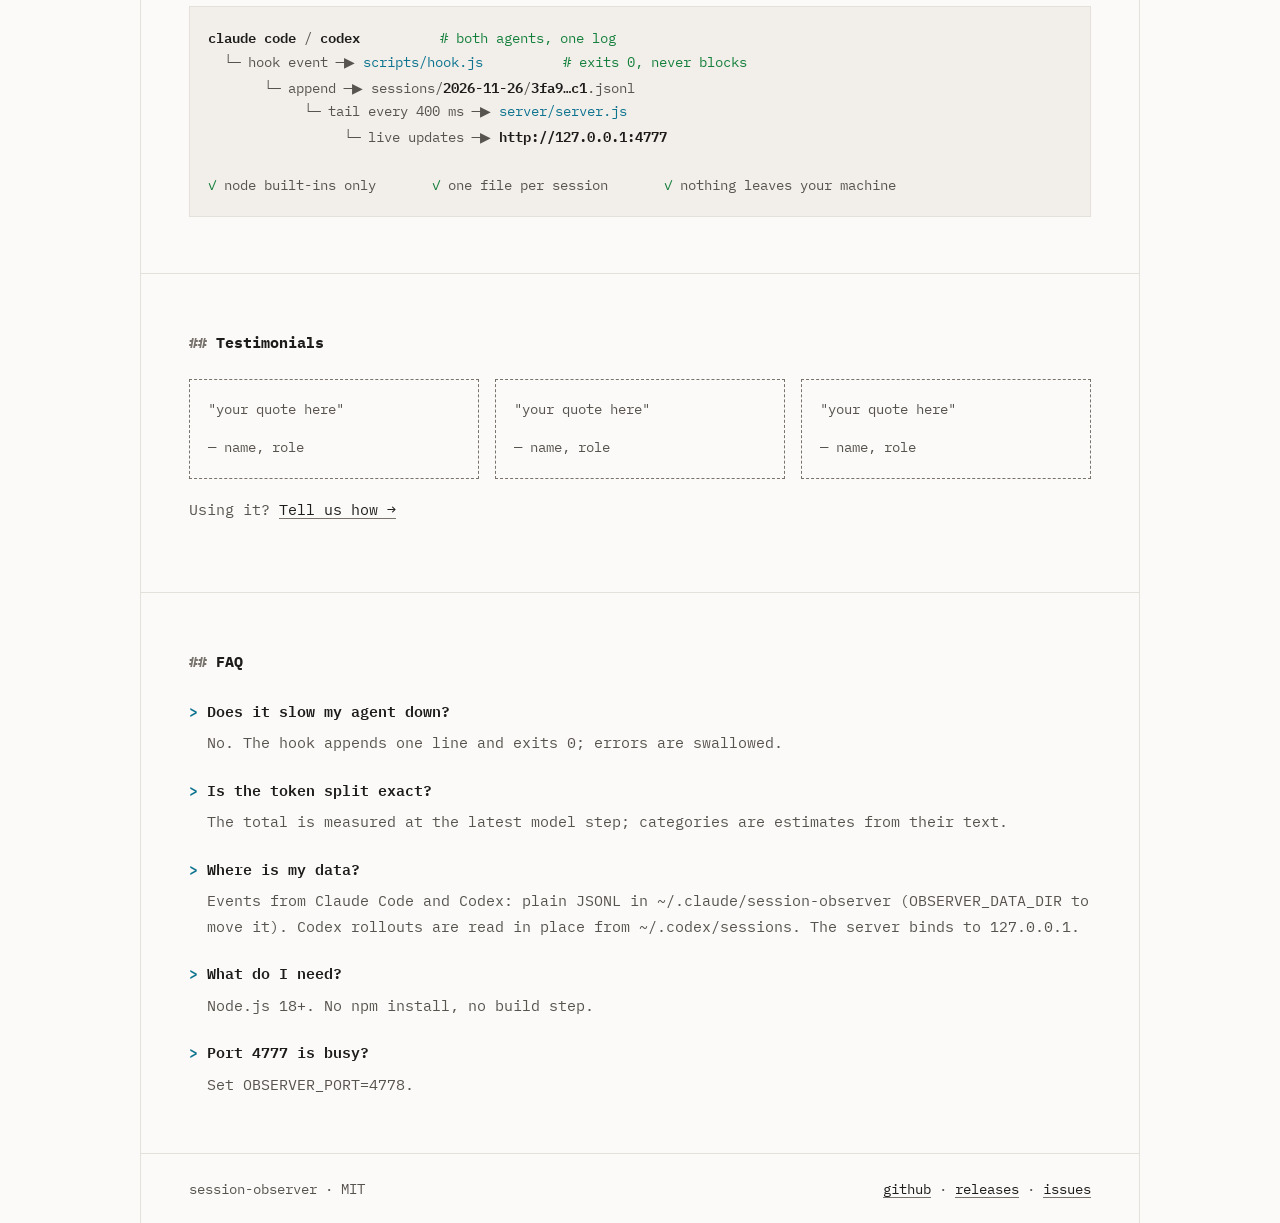
==== commit 713d00e4: "feat: sticky top bar with a GitHub icon on the landing page The landing page header now stays at the" ====
--- a/public_html/index.html
+++ b/public_html/index.html
@@ -33,12 +33,16 @@
   img { max-width: 100%; display: block; }
   .page { max-width: 1000px; margin: 0 auto; background: var(--bg); border-left: 1px solid var(--line); border-right: 1px solid var(--line); min-height: 100vh; }
   .sec { padding: 56px 48px; border-bottom: 1px solid var(--line); }
-  header.top { display: flex; align-items: center; gap: 24px; padding: 18px 48px; border-bottom: 1px solid var(--line); }
+  html { scroll-padding-top: 72px; }
+  header.top { position: sticky; top: 0; z-index: 10; background: var(--bg); display: flex; align-items: center; gap: 24px; padding: 18px 48px; border-bottom: 1px solid var(--line); }
   .logo { display: flex; align-items: center; gap: 10px; font-weight: 700; text-decoration: none; }
   .logo img { width: 26px; height: 26px; border-radius: 6px; }
   header nav { margin-left: auto; display: flex; gap: 22px; }
   header nav a { text-decoration: none; color: var(--muted); }
   header nav a:hover { color: var(--fg); }
+  .gh { display: flex; align-items: center; color: var(--muted); }
+  .gh:hover { color: var(--fg); }
+  .gh svg { width: 20px; height: 20px; fill: currentColor; }
   .theme { background: none; border: 1px solid var(--line); color: var(--muted); font: inherit; padding: 2px 10px; cursor: pointer; }
   h1 { font-size: clamp(28px, 4.6vw, 44px); line-height: 1.2; margin: 0; font-weight: 700; letter-spacing: -.02em; }
   h2 { font-size: 15px; font-weight: 700; margin: 0 0 24px; }
@@ -106,7 +110,7 @@
   @media (max-width: 760px) {
     .sec, header.top, footer { padding-left: 16px; padding-right: 16px; }
     header nav { display: none; }
-    .theme { margin-left: auto; }
+    .gh { margin-left: auto; }
     .views { grid-template-columns: 1fr; }
     .views [role="tablist"] { flex-direction: row; overflow-x: auto; border-right: 0; border-bottom: 1px solid var(--line); }
     .views [role="tab"] { border-bottom: 0; border-right: 1px solid var(--line); white-space: nowrap; }
@@ -119,7 +123,8 @@
 <div class="page">
   <header class="top">
     <a class="logo" href="#"><img src="assets/icon-eye-64.png" alt="">session-observer</a>
-    <nav><a href="#features">features</a><a href="#use-cases">use cases</a><a href="#faq">faq</a><a href="https://github.com/radekwojpl2/session-observer">github</a></nav>
+    <nav><a href="#features">features</a><a href="#use-cases">use cases</a><a href="#faq">faq</a></nav>
+    <a class="gh" href="https://github.com/radekwojpl2/session-observer" title="Session Observer on GitHub" aria-label="Session Observer on GitHub"><svg aria-hidden="true" viewBox="0 0 16 16"><path d="M8 0C3.58 0 0 3.58 0 8c0 3.54 2.29 6.53 5.47 7.59.4.07.55-.17.55-.38 0-.19-.01-.82-.01-1.49-2.01.37-2.53-.49-2.69-.94-.09-.23-.48-.94-.82-1.13-.28-.15-.68-.52-.01-.53.63-.01 1.08.58 1.23.82.72 1.21 1.87.87 2.33.66.07-.52.28-.87.51-1.07-1.78-.2-3.64-.89-3.64-3.95 0-.87.31-1.59.82-2.15-.08-.2-.36-1.02.08-2.12 0 0 .67-.21 2.2.82.64-.18 1.32-.27 2-.27.68 0 1.36.09 2 .27 1.53-1.04 2.2-.82 2.2-.82.44 1.1.16 1.92.08 2.12.51.56.82 1.27.82 2.15 0 3.07-1.87 3.75-3.65 3.95.29.25.54.73.54 1.48 0 1.07-.01 1.93-.01 2.2 0 .21.15.46.55.38A8.013 8.013 0 0 0 16 8c0-4.42-3.58-8-8-8z"/></svg></a>
     <button class="theme" type="button" id="theme">theme</button>
   </header>
 
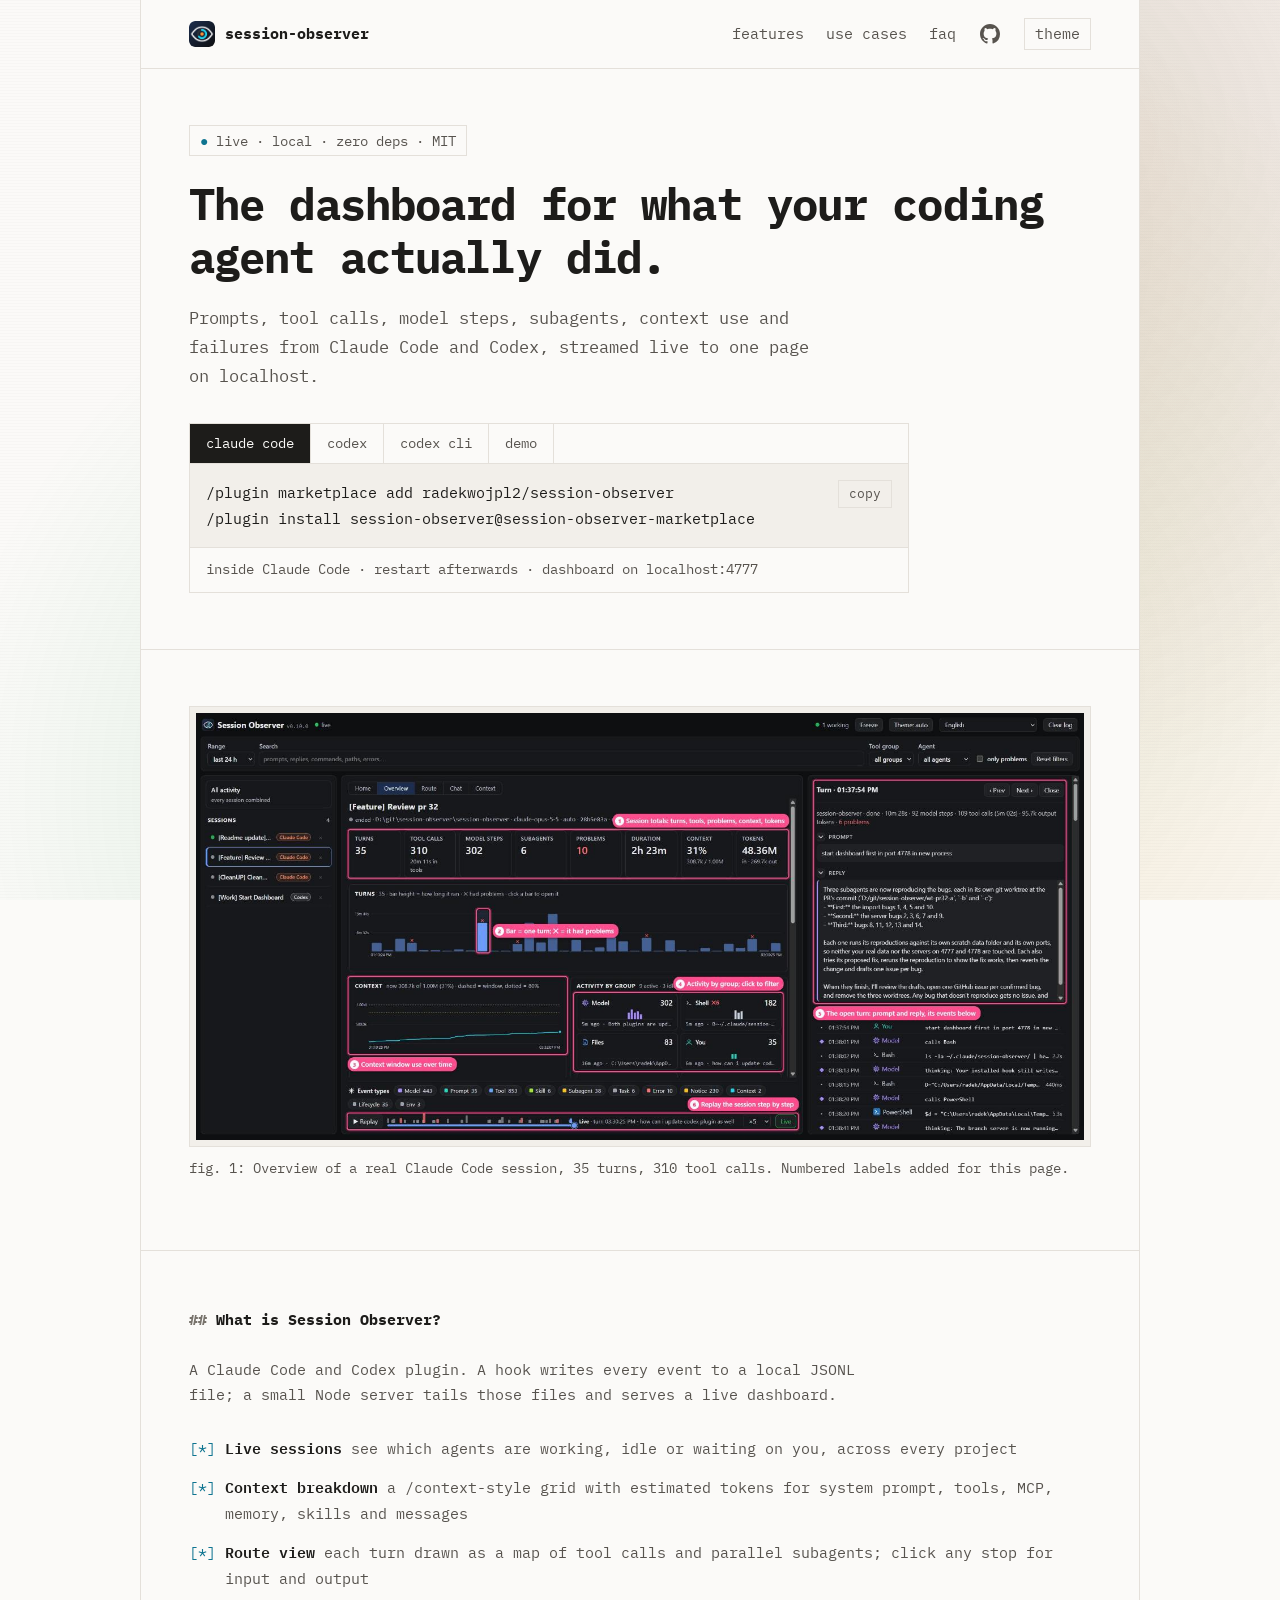
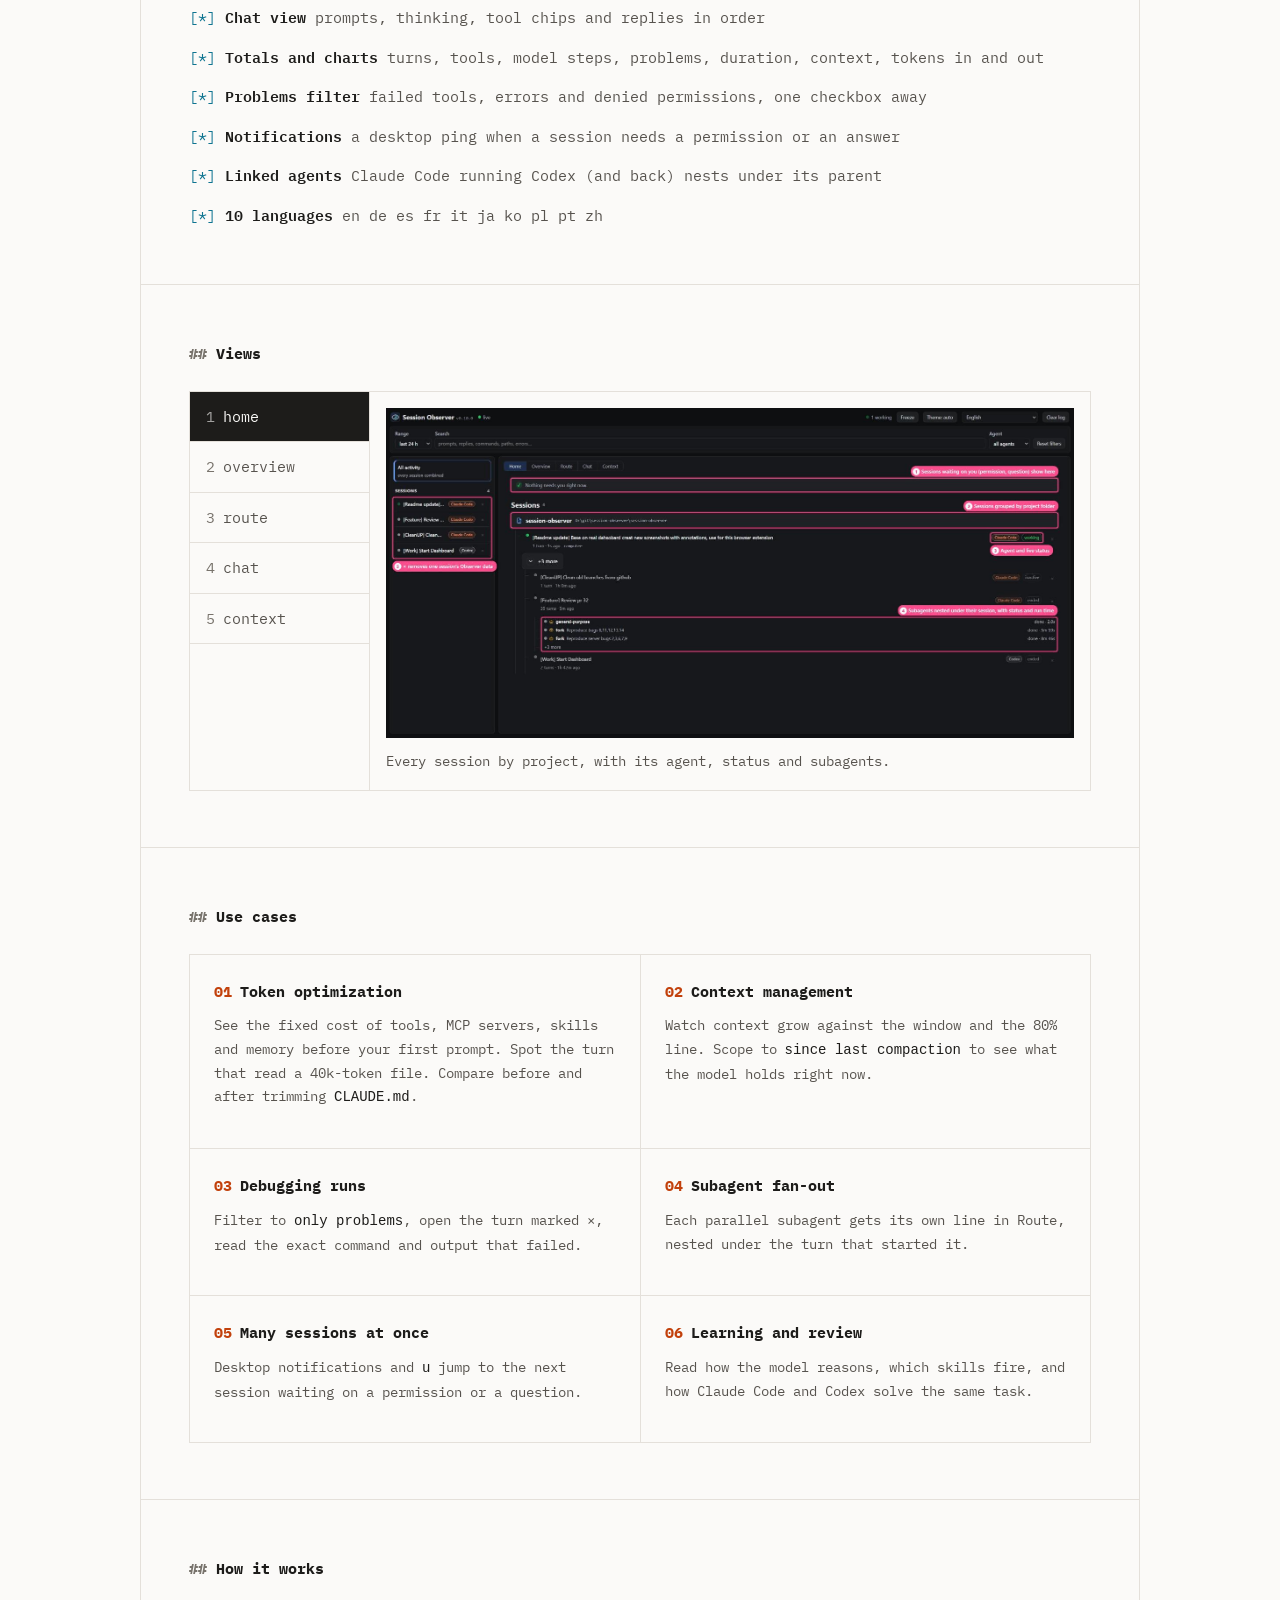
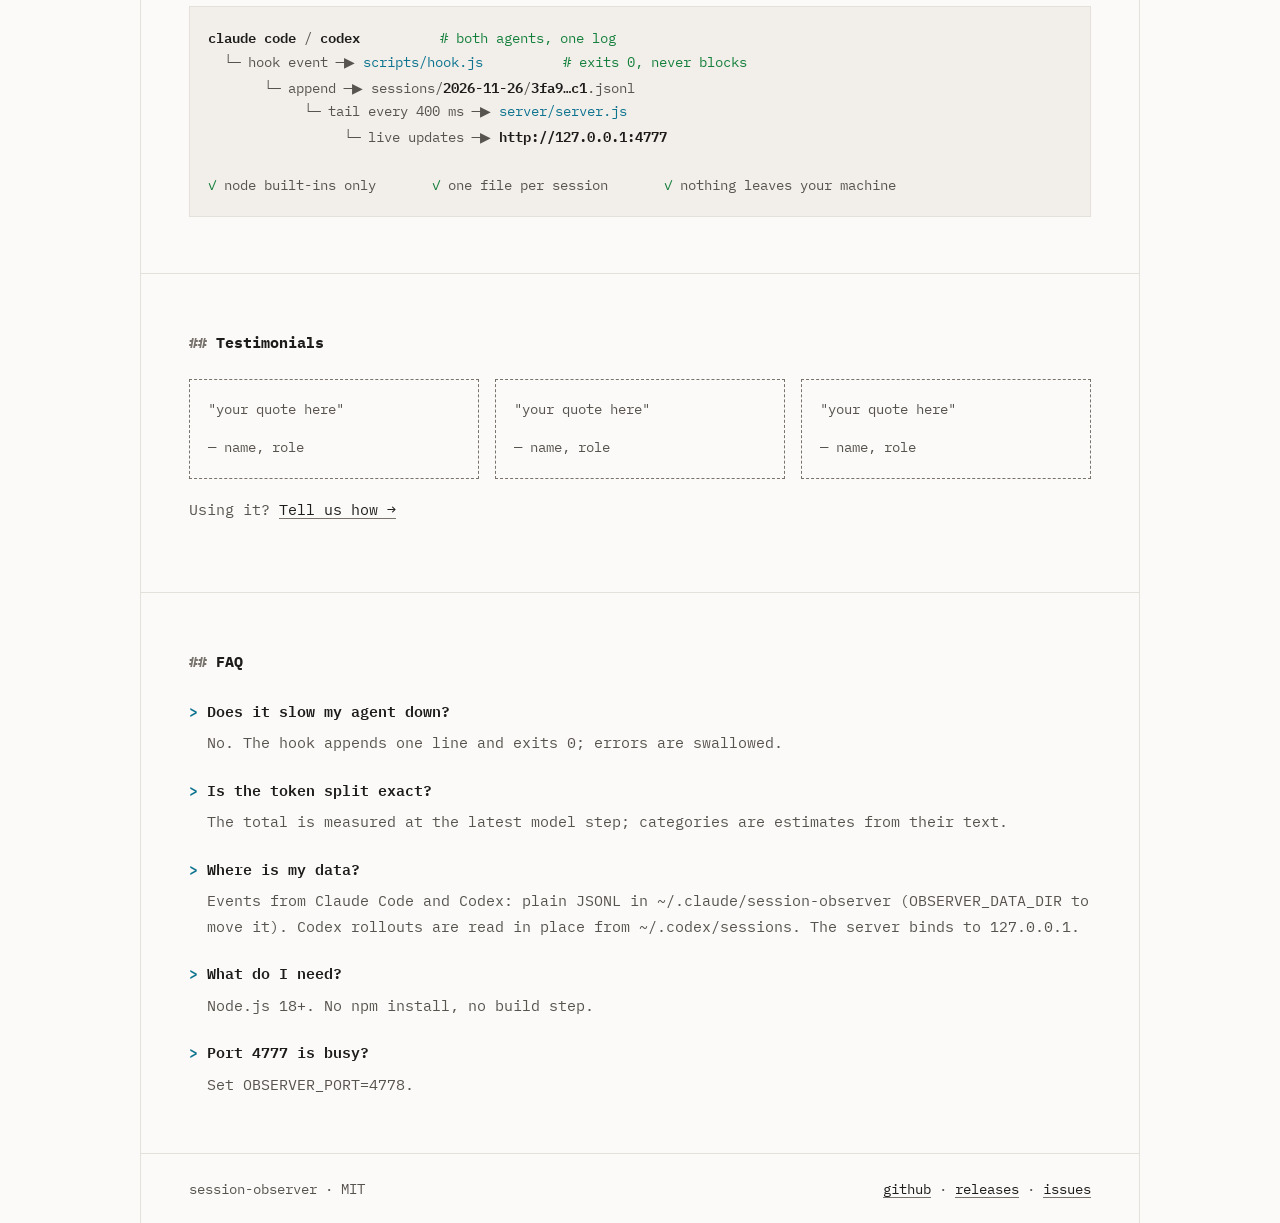
==== commit 6fe003ba: "refactor: fix Qodana baseline findings - Regexes: drop redundant escapes outside character classes a" ====
--- a/public_html/index.html
+++ b/public_html/index.html
@@ -250,7 +250,7 @@
   var itabs = document.querySelectorAll('.install [role="tab"]');
   function showCmd(i) {
     cmd.textContent = cmds[i][0]; note.textContent = cmds[i][1];
-    itabs.forEach(function (t) { t.setAttribute('aria-selected', t.dataset.cmd == i ? 'true' : 'false'); });
+    itabs.forEach(function (t) { t.setAttribute('aria-selected', t.dataset.cmd === String(i) ? 'true' : 'false'); });
   }
   itabs.forEach(function (t) { t.addEventListener('click', function () { showCmd(+t.dataset.cmd); }); });
   showCmd(0);
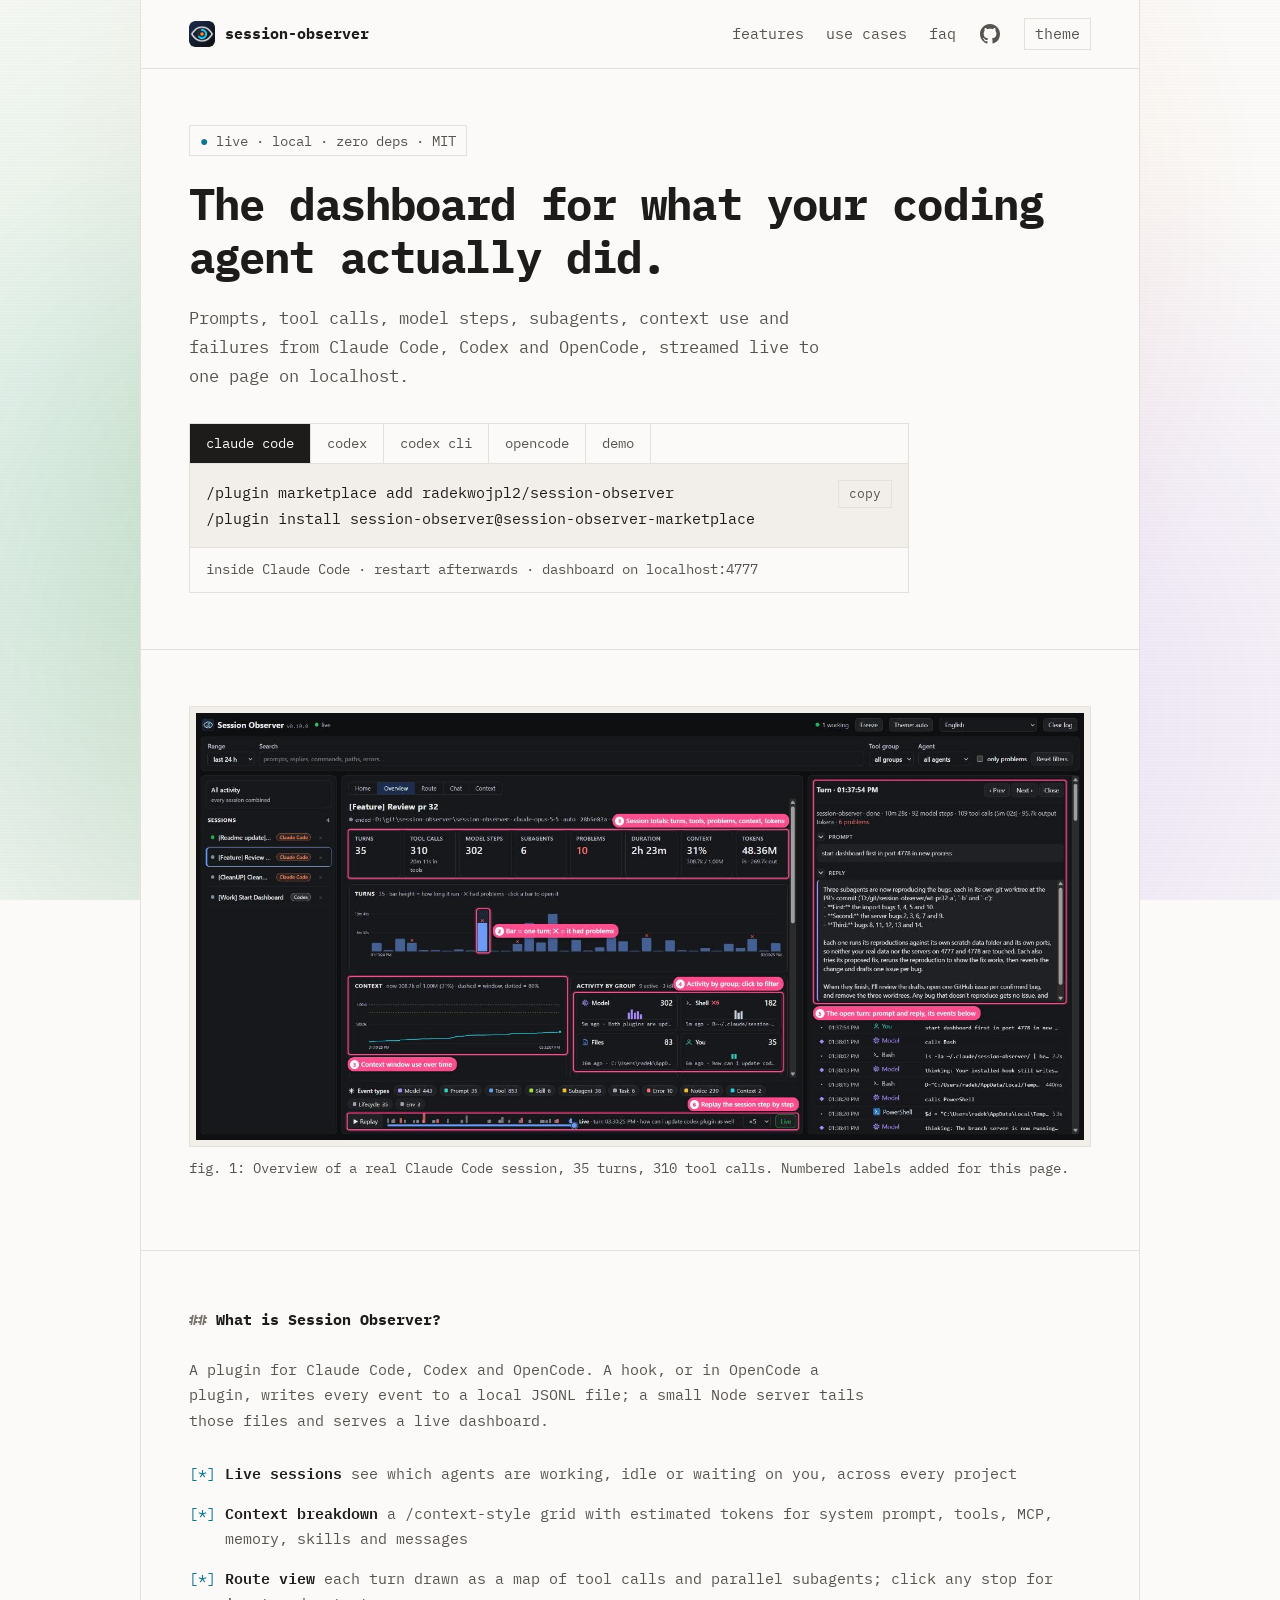
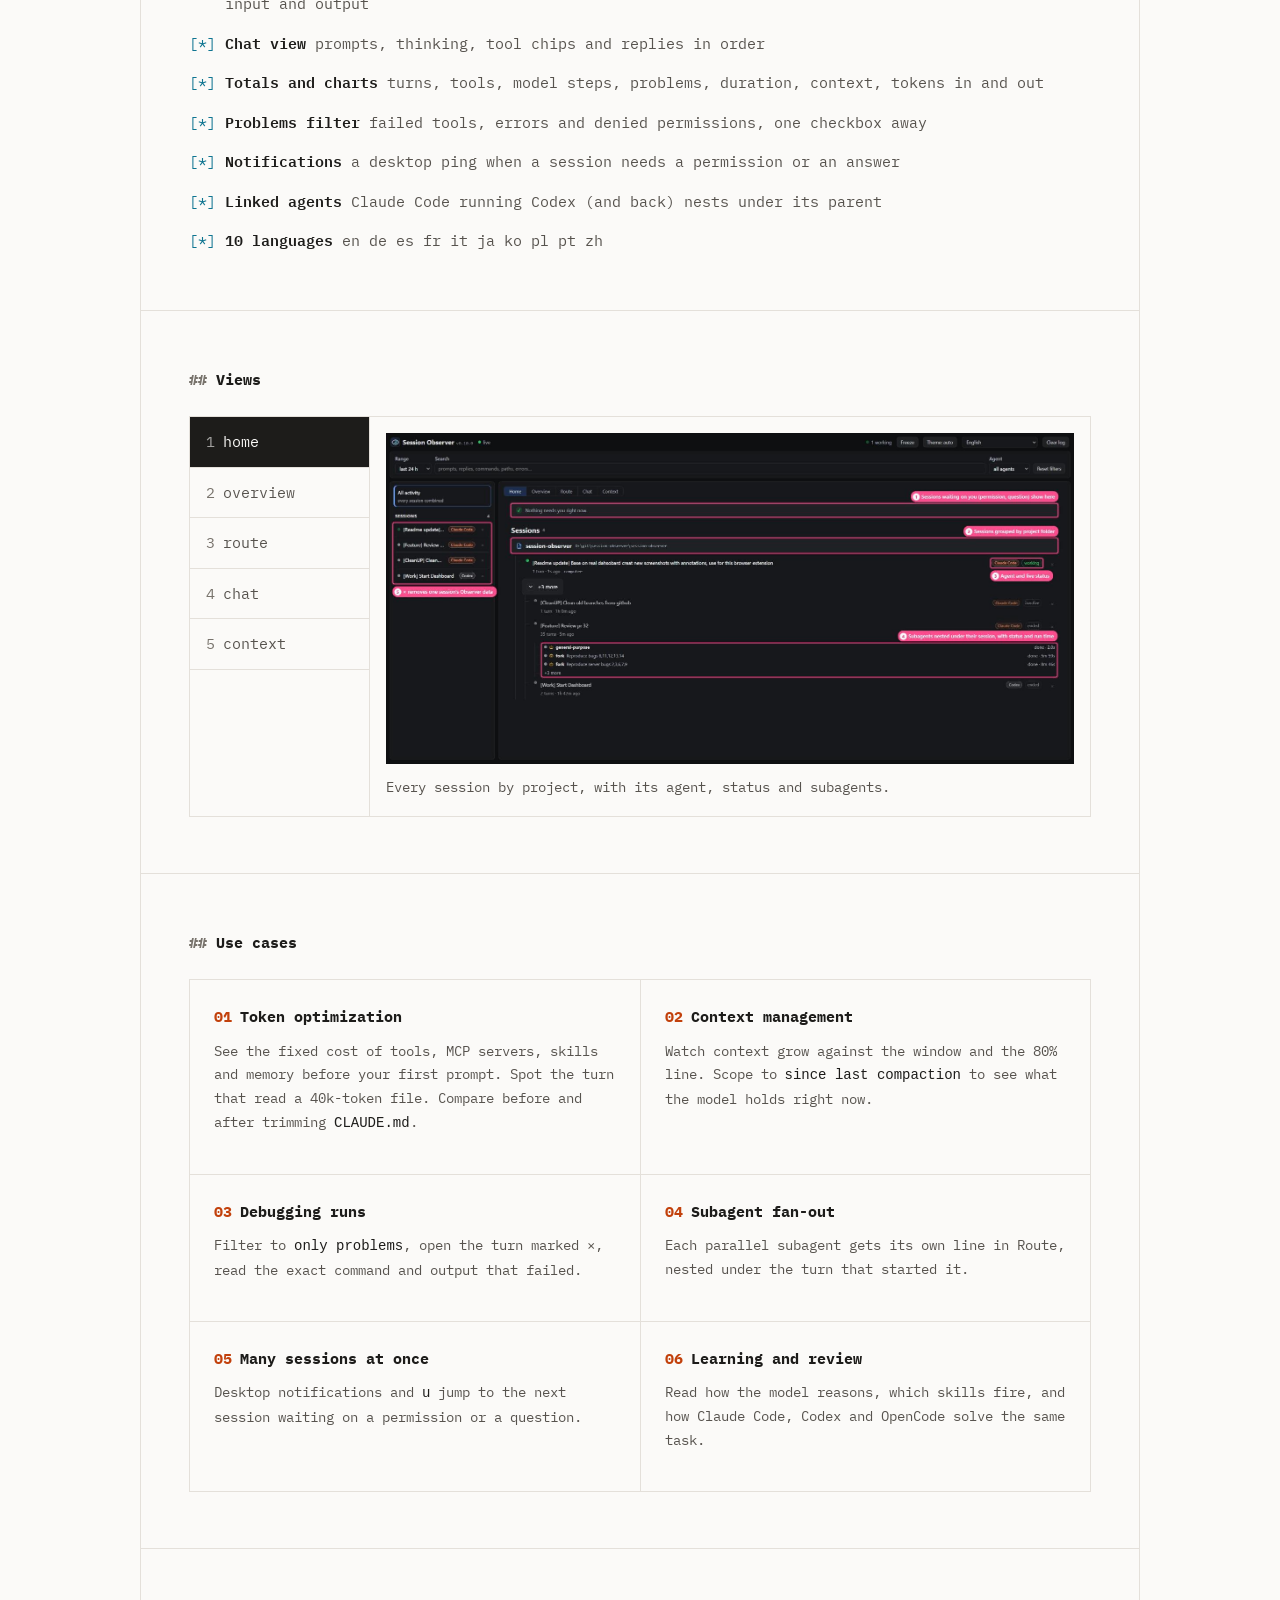
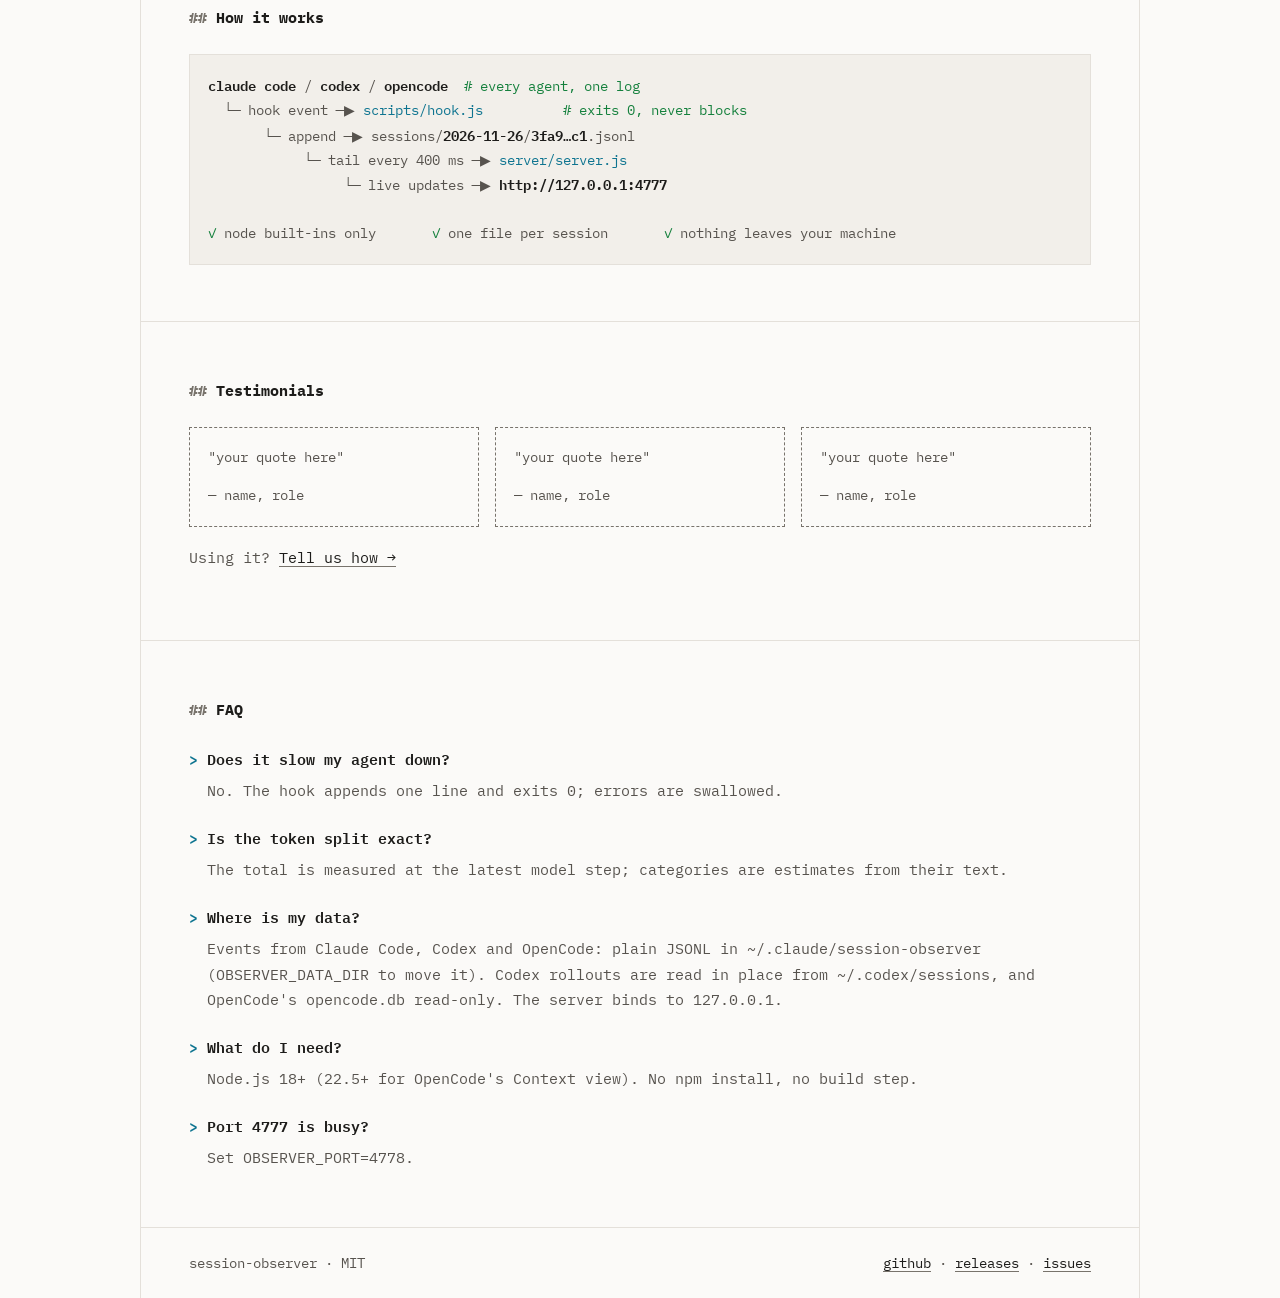
==== commit 3b9bb6d9: "docs: add OpenCode to the website Co-Authored-By: Claude Opus 5.5 <noreply@anthropic.com>" ====
--- a/public_html/index.html
+++ b/public_html/index.html
@@ -4,7 +4,7 @@
 <meta charset="utf-8">
 <meta name="viewport" content="width=device-width, initial-scale=1">
 <title>Session Observer</title>
-<meta name="description" content="One local dashboard for Claude Code and Codex sessions.">
+<meta name="description" content="One local dashboard for Claude Code, Codex and OpenCode sessions.">
 <link rel="icon" type="image/svg+xml" href="assets/icon-eye.svg">
 <link rel="apple-touch-icon" href="assets/icon-eye-180.png">
 <link rel="preconnect" href="https://fonts.googleapis.com">
@@ -131,14 +131,15 @@
   <section class="sec hero">
     <div class="badge"><b>●</b> live · local · zero deps · MIT</div>
     <h1>The dashboard for what your coding agent actually did.</h1>
-    <p class="lead">Prompts, tool calls, model steps, subagents, context use and failures from Claude Code and Codex, streamed live to one page on localhost.</p>
+    <p class="lead">Prompts, tool calls, model steps, subagents, context use and failures from Claude Code, Codex and OpenCode, streamed live to one page on localhost.</p>
 
     <div class="install" data-group="hero">
       <div class="tabs" role="tablist">
         <button role="tab" aria-selected="true" data-cmd="0">claude code</button>
         <button role="tab" aria-selected="false" data-cmd="1">codex</button>
         <button role="tab" aria-selected="false" data-cmd="2">codex cli</button>
-        <button role="tab" aria-selected="false" data-cmd="3">demo</button>
+        <button role="tab" aria-selected="false" data-cmd="3">opencode</button>
+        <button role="tab" aria-selected="false" data-cmd="4">demo</button>
       </div>
       <div class="cmd"><pre class="multi" id="cmd"></pre><button class="copy" type="button" data-copy="#cmd">copy</button></div>
       <div class="note" id="cmd-note"></div>
@@ -152,7 +153,7 @@
 
   <section class="sec" id="features">
     <h2>What is Session Observer?</h2>
-    <p class="muted" style="max-width:680px;margin-bottom:28px">A Claude Code and Codex plugin. A hook writes every event to a local JSONL file; a small Node server tails those files and serves a live dashboard.</p>
+    <p class="muted" style="max-width:680px;margin-bottom:28px">A plugin for Claude Code, Codex and OpenCode. A hook, or in OpenCode a plugin, writes every event to a local JSONL file; a small Node server tails those files and serves a live dashboard.</p>
     <ul class="feat">
       <li><div><b>Live sessions</b> <span>see which agents are working, idle or waiting on you, across every project</span></div></li>
       <li><div><b>Context breakdown</b> <span>a /context-style grid with estimated tokens for system prompt, tools, MCP, memory, skills and messages</span></div></li>
@@ -194,13 +195,13 @@
       <div><h3><em>03</em>Debugging runs</h3><p>Filter to <code>only problems</code>, open the turn marked ×, read the exact command and output that failed.</p></div>
       <div><h3><em>04</em>Subagent fan-out</h3><p>Each parallel subagent gets its own line in Route, nested under the turn that started it.</p></div>
       <div><h3><em>05</em>Many sessions at once</h3><p>Desktop notifications and <code>u</code> jump to the next session waiting on a permission or a question.</p></div>
-      <div><h3><em>06</em>Learning and review</h3><p>Read how the model reasons, which skills fire, and how Claude Code and Codex solve the same task.</p></div>
+      <div><h3><em>06</em>Learning and review</h3><p>Read how the model reasons, which skills fire, and how Claude Code, Codex and OpenCode solve the same task.</p></div>
     </div>
   </section>
 
   <section class="sec">
     <h2>How it works</h2>
-<pre class="log"><b>claude code</b> / <b>codex</b>          <span class="ok"># both agents, one log</span>
+<pre class="log"><b>claude code</b> / <b>codex</b> / <b>opencode</b>  <span class="ok"># every agent, one log</span>
   └─ hook event ─▶ <span class="ac">scripts/hook.js</span>          <span class="ok"># exits 0, never blocks</span>
        └─ append ─▶ sessions/<b>2026-11-26</b>/<b>3fa9…c1</b>.jsonl
             └─ tail every 400 ms ─▶ <span class="ac">server/server.js</span>
@@ -225,8 +226,8 @@
     <dl class="faq">
       <dt>Does it slow my agent down?</dt><dd>No. The hook appends one line and exits 0; errors are swallowed.</dd>
       <dt>Is the token split exact?</dt><dd>The total is measured at the latest model step; categories are estimates from their text.</dd>
-      <dt>Where is my data?</dt><dd>Events from Claude Code and Codex: plain JSONL in ~/.claude/session-observer (OBSERVER_DATA_DIR to move it). Codex rollouts are read in place from ~/.codex/sessions. The server binds to 127.0.0.1.</dd>
-      <dt>What do I need?</dt><dd>Node.js 18+. No npm install, no build step.</dd>
+      <dt>Where is my data?</dt><dd>Events from Claude Code, Codex and OpenCode: plain JSONL in ~/.claude/session-observer (OBSERVER_DATA_DIR to move it). Codex rollouts are read in place from ~/.codex/sessions, and OpenCode's opencode.db read-only. The server binds to 127.0.0.1.</dd>
+      <dt>What do I need?</dt><dd>Node.js 18+ (22.5+ for OpenCode's Context view). No npm install, no build step.</dd>
       <dt>Port 4777 is busy?</dt><dd>Set OBSERVER_PORT=4778.</dd>
     </dl>
   </section>
@@ -244,6 +245,7 @@
     ['/plugin marketplace add radekwojpl2/session-observer\n/plugin install session-observer@session-observer-marketplace', 'inside Claude Code · restart afterwards · dashboard on localhost:4777'],
     ['codex plugin marketplace add radekwojpl2/session-observer', 'then install Session Observer in the Codex desktop app · trust hooks in /hooks'],
     ['git clone https://github.com/radekwojpl2/session-observer\nnode session-observer/scripts/setup-codex.js', 'keeps your existing hooks · --remove to undo'],
+    ['git clone https://github.com/radekwojpl2/session-observer\nnode session-observer/scripts/setup-opencode.js', 'adds a plugin to ~/.config/opencode/plugin · restart OpenCode · --remove to undo'],
     ['git clone https://github.com/radekwojpl2/session-observer\nnode session-observer/scripts/demo.js', 'synthetic demo on localhost:4800 · your real log is untouched']
   ];
   var cmd = document.getElementById('cmd'), note = document.getElementById('cmd-note');
